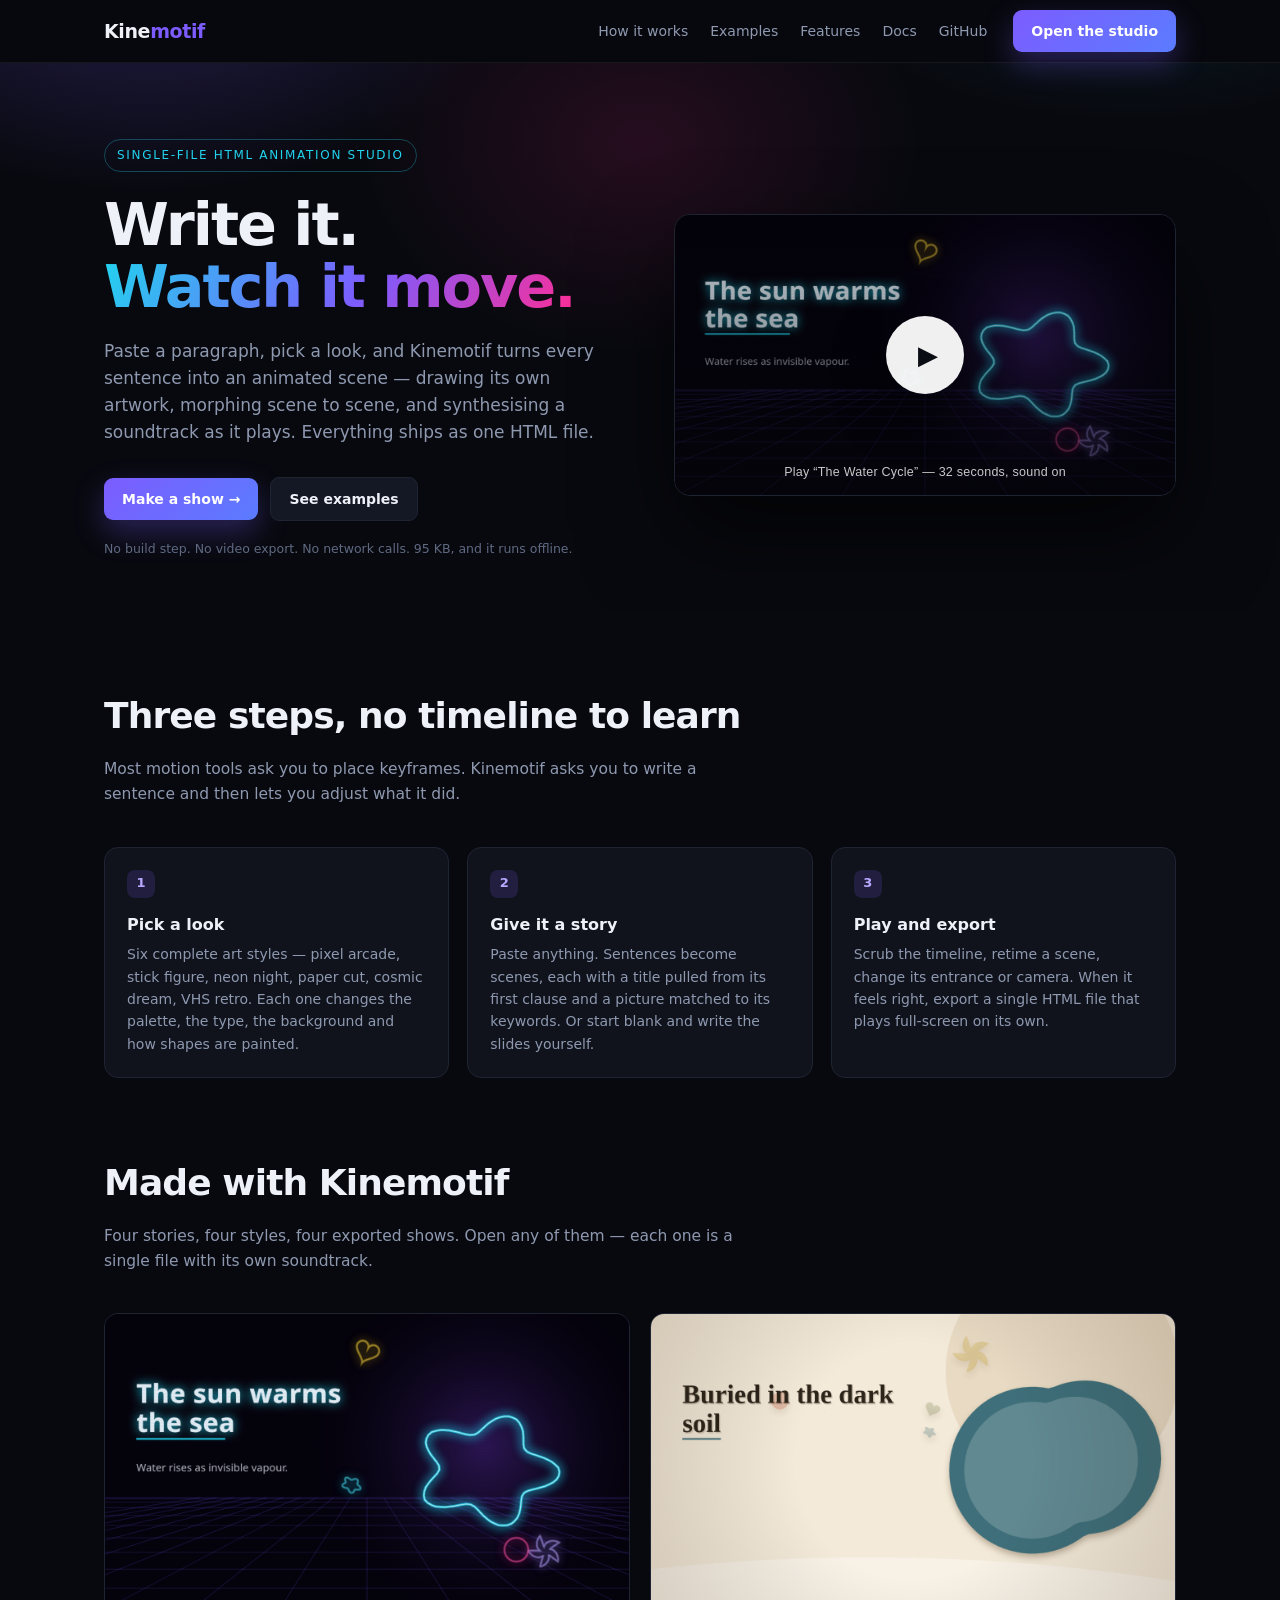
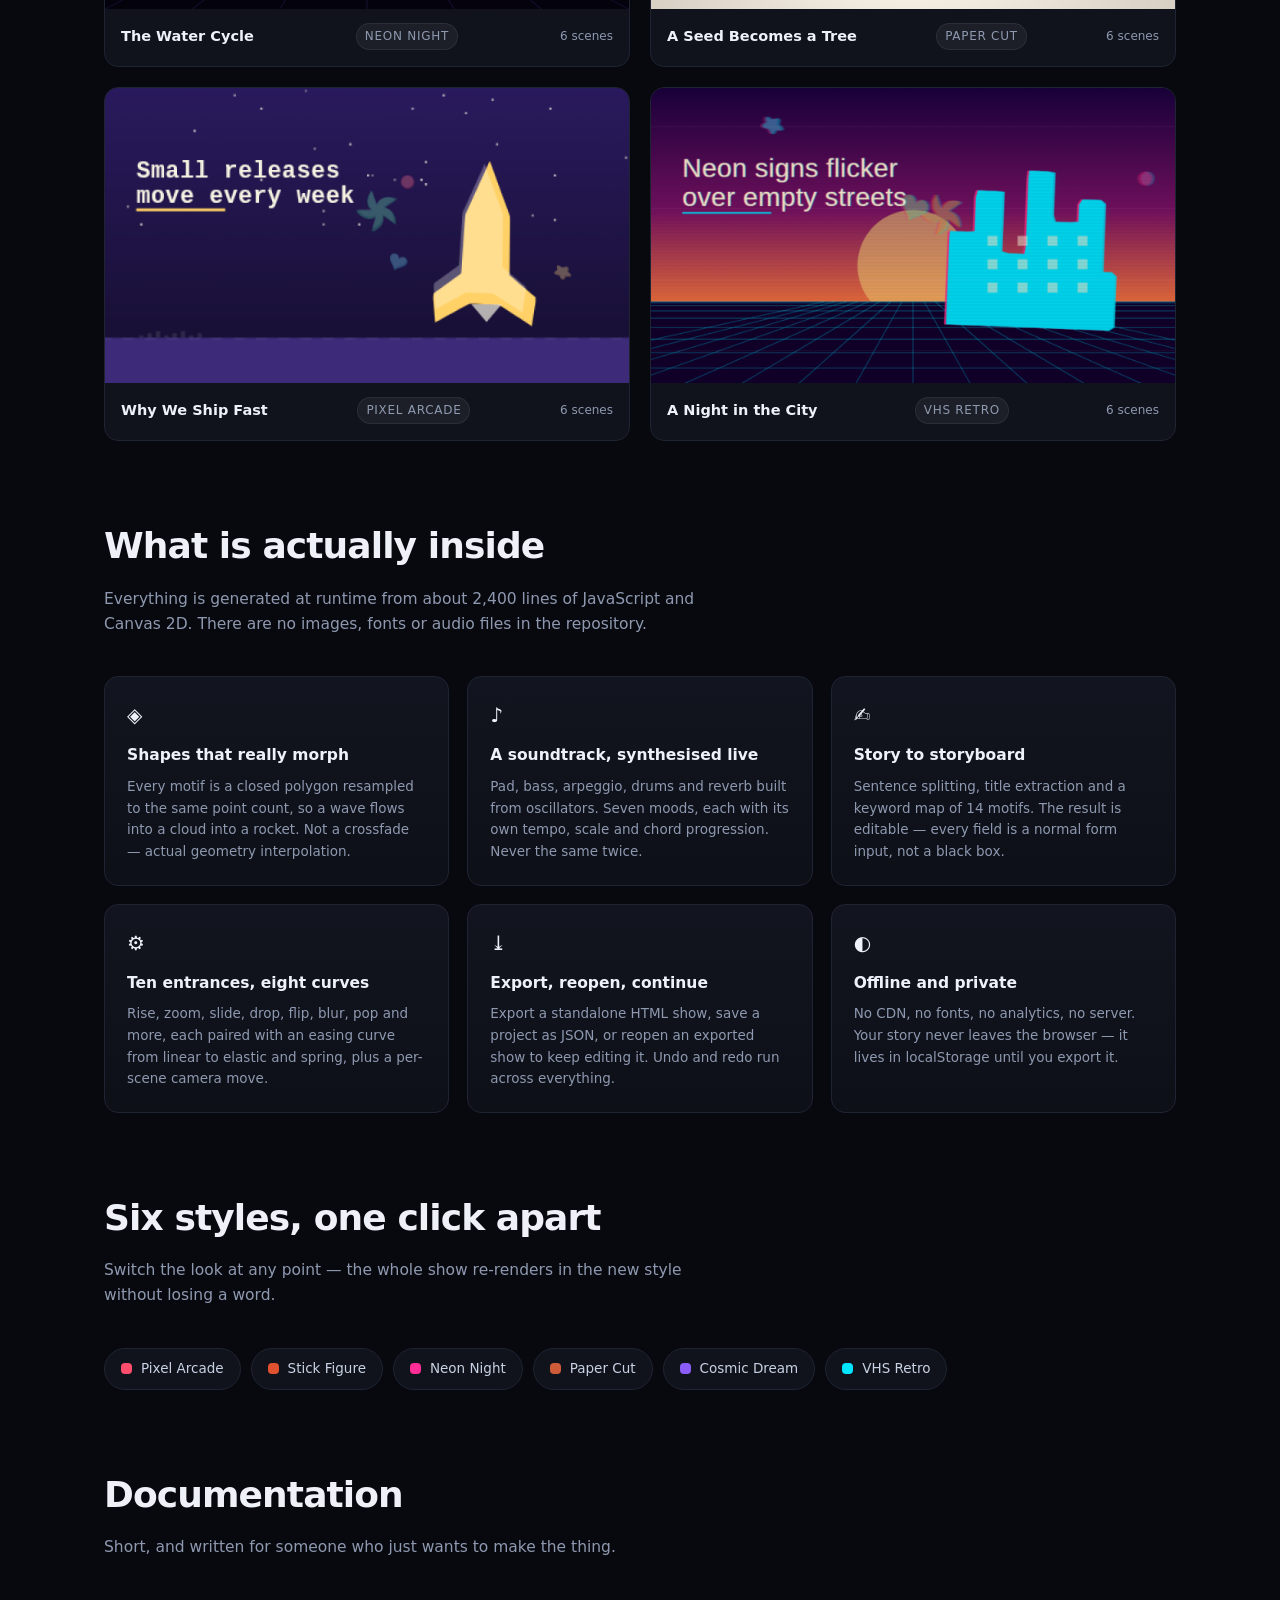
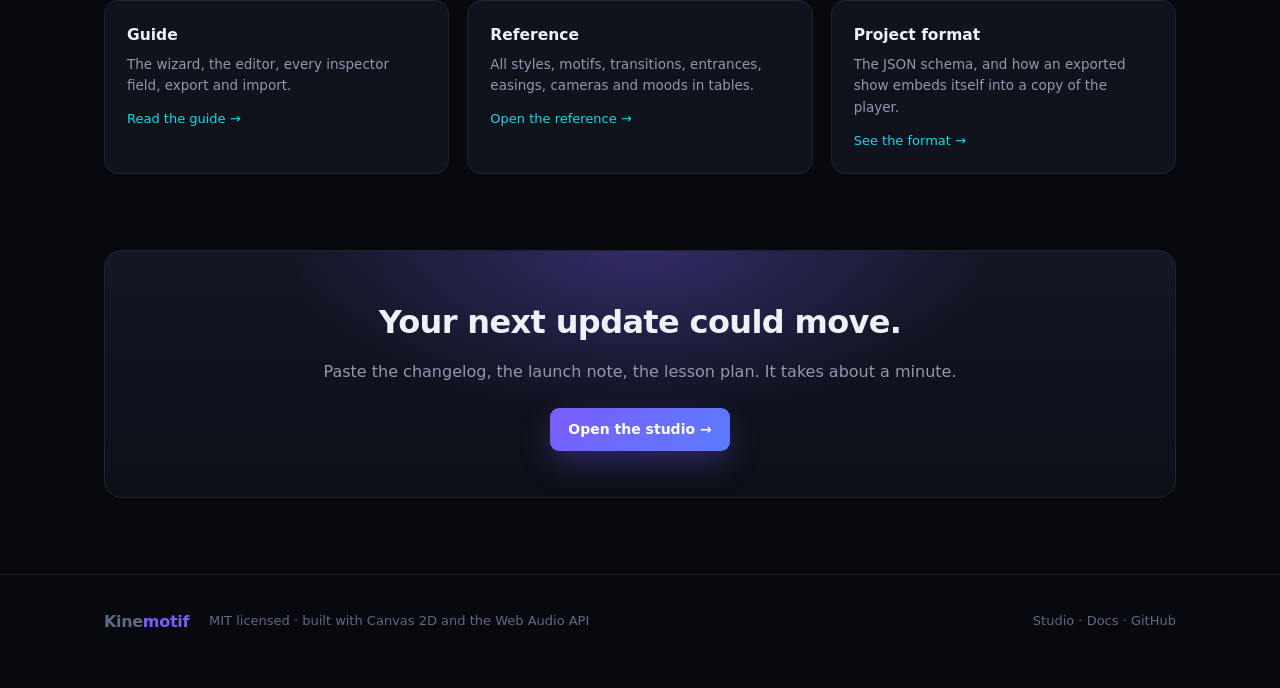
==== index.html @ b989334e "v1.1.0 — contrast-safe accents, sources, and fleet tooling Takes what is useful from the sibling rep" ====
<!DOCTYPE html>
<html lang="en">
<head>
<meta charset="utf-8">
<meta name="viewport" content="width=device-width, initial-scale=1">
<title>Kinemotif — turn a paragraph into a moving, scored presentation</title>
<meta name="description" content="Kinemotif is a single-file HTML animation studio. Paste a story, pick a look, and get a morphing, music-scored presentation that exports as one HTML file.">
<meta property="og:title" content="Kinemotif — the HTML animation studio">
<meta property="og:description" content="Paste a paragraph. Get a moving, scored presentation. One HTML file, no video, no internet.">
<meta property="og:image" content="assets/water-cycle.png">
<link rel="icon" href="favicon.svg" type="image/svg+xml">
<link rel="manifest" href="manifest.webmanifest">
<meta name="theme-color" content="#7c5cff">
<meta name="color-scheme" content="dark">
<style>
  *, *::before, *::after { box-sizing: border-box; }
  :root {
    --bg: #08090f;
    --panel: #10131c;
    --line: #1e2432;
    --ink: #eef1f8;
    --muted: #8e99b0;
    --accent: #7c5cff;
    --accent2: #22d3ee;
    --pink: #ff2d95;
  }
  html { scroll-behavior: smooth; }
  body {
    margin: 0; background: var(--bg); color: var(--ink);
    font-family: "Segoe UI", system-ui, -apple-system, sans-serif;
    -webkit-font-smoothing: antialiased; line-height: 1.6;
    overflow-x: hidden;
  }
  a { color: inherit; text-decoration: none; }
  .wrap { max-width: 1120px; margin: 0 auto; padding: 0 24px; }

  /* nav */
  nav {
    position: sticky; top: 0; z-index: 30;
    backdrop-filter: blur(14px);
    background: rgba(8, 9, 15, .72);
    border-bottom: 1px solid rgba(255, 255, 255, .06);
  }
  nav .wrap { display: flex; align-items: center; gap: 26px; height: 62px; }
  .brand { font-weight: 800; letter-spacing: -.02em; font-size: 19px; }
  .brand span { color: var(--accent); }
  nav .links { display: flex; gap: 22px; margin-left: auto; font-size: 14px; color: var(--muted); }
  nav .links a:hover { color: var(--ink); }
  .btn {
    display: inline-flex; align-items: center; gap: 8px;
    padding: 10px 18px; border-radius: 9px; font-weight: 600; font-size: 14px;
    border: 1px solid var(--line); background: #141824; color: var(--ink);
    transition: transform .15s ease, border-color .15s ease, filter .15s ease;
  }
  .btn:hover { transform: translateY(-1px); border-color: #35405a; }
  .btn.primary {
    background: linear-gradient(135deg, var(--accent), #5b7cff);
    border: 0; color: #fff; box-shadow: 0 12px 30px rgba(124, 92, 255, .3);
  }
  .btn.primary:hover { filter: brightness(1.08); }

  /* hero */
  header.hero { position: relative; padding: 76px 0 40px; overflow: hidden; }
  header.hero::before {
    content: ""; position: absolute; inset: -200px -10% auto -10%; height: 700px;
    background:
      radial-gradient(600px 400px at 18% 10%, rgba(124, 92, 255, .28), transparent 65%),
      radial-gradient(600px 400px at 82% 0%, rgba(34, 211, 238, .16), transparent 65%),
      radial-gradient(400px 300px at 50% 40%, rgba(255, 45, 149, .12), transparent 70%);
    pointer-events: none;
  }
  .hero-grid { position: relative; display: grid; grid-template-columns: 1.02fr .98fr; gap: 48px; align-items: center; }
  .eyebrow {
    display: inline-flex; align-items: center; gap: 8px;
    font-size: 12px; letter-spacing: .14em; text-transform: uppercase;
    color: var(--accent2); border: 1px solid rgba(34, 211, 238, .3);
    padding: 6px 12px; border-radius: 999px; margin-bottom: 22px;
  }
  h1 {
    font-size: clamp(38px, 4.6vw, 60px); line-height: 1.05;
    letter-spacing: -.035em; margin: 0 0 20px; font-weight: 800;
  }
  h1 em { font-style: normal; background: linear-gradient(120deg, var(--accent2), var(--accent) 55%, var(--pink)); -webkit-background-clip: text; background-clip: text; color: transparent; }
  .lede { font-size: 17px; color: var(--muted); max-width: 520px; margin: 0 0 30px; }
  .cta-row { display: flex; gap: 12px; flex-wrap: wrap; align-items: center; }
  .fineprint { font-size: 12.5px; color: #5f6a82; margin-top: 18px; }

  /* player card */
  .player {
    position: relative; border-radius: 16px; overflow: hidden;
    border: 1px solid var(--line); background: #05060a;
    box-shadow: 0 40px 90px rgba(0, 0, 0, .65), 0 0 0 1px rgba(255, 255, 255, .03) inset;
    aspect-ratio: 16 / 9;
  }
  .player img { width: 100%; height: 100%; object-fit: cover; display: block; opacity: .95; }
  .player iframe { width: 100%; height: 100%; border: 0; display: block; }
  .play-overlay {
    position: absolute; inset: 0; display: grid; place-items: center;
    background: linear-gradient(180deg, rgba(5, 6, 10, .1), rgba(5, 6, 10, .55));
    cursor: pointer; border: 0; width: 100%; padding: 0;
  }
  .play-overlay .disc {
    width: 78px; height: 78px; border-radius: 50%;
    background: rgba(255, 255, 255, .94); color: #0b0d14;
    display: grid; place-items: center; font-size: 26px; padding-left: 6px;
    box-shadow: 0 18px 50px rgba(0, 0, 0, .5);
    transition: transform .2s ease;
  }
  .play-overlay:hover .disc { transform: scale(1.06); }
  .play-overlay .cap {
    position: absolute; bottom: 16px; left: 0; right: 0; text-align: center;
    font-size: 12.5px; color: rgba(255, 255, 255, .78); letter-spacing: .02em;
  }

  /* sections */
  section { padding: 76px 0; }
  .sec-head { max-width: 640px; margin-bottom: 40px; }
  .sec-head h2 { font-size: clamp(26px, 3vw, 36px); letter-spacing: -.025em; margin: 0 0 12px; }
  .sec-head p { color: var(--muted); margin: 0; font-size: 15.5px; }

  .steps { display: grid; grid-template-columns: repeat(3, 1fr); gap: 18px; }
  .step {
    background: var(--panel); border: 1px solid var(--line); border-radius: 14px; padding: 22px;
  }
  .step .n {
    width: 28px; height: 28px; border-radius: 8px; display: grid; place-items: center;
    background: rgba(124, 92, 255, .16); color: #b9a8ff; font-weight: 700; font-size: 13px; margin-bottom: 14px;
  }
  .step h3 { margin: 0 0 6px; font-size: 16px; }
  .step p { margin: 0; color: var(--muted); font-size: 14px; }

  .features { display: grid; grid-template-columns: repeat(3, 1fr); gap: 18px; }
  .feature {
    background: linear-gradient(180deg, #12151f, #0d1017);
    border: 1px solid var(--line); border-radius: 14px; padding: 22px;
    transition: border-color .15s ease, transform .15s ease;
  }
  .feature:hover { border-color: #333d55; transform: translateY(-2px); }
  .feature .ic { font-size: 20px; margin-bottom: 12px; }
  .feature h3 { margin: 0 0 8px; font-size: 15.5px; }
  .feature p { margin: 0; color: var(--muted); font-size: 13.5px; }

  /* gallery */
  .gallery { display: grid; grid-template-columns: repeat(2, 1fr); gap: 20px; }
  .card {
    display: block; border-radius: 14px; overflow: hidden;
    border: 1px solid var(--line); background: var(--panel);
    transition: transform .18s ease, border-color .18s ease;
  }
  .card:hover { transform: translateY(-3px); border-color: #38435c; }
  .card img { width: 100%; aspect-ratio: 16/9; object-fit: cover; display: block; }
  .card .meta { padding: 14px 16px 16px; display: flex; align-items: center; gap: 10px; }
  .card .meta b { font-size: 14.5px; font-weight: 600; }
  .card .meta span { margin-left: auto; font-size: 12px; color: var(--muted); }
  .tag {
    font-size: 11px; letter-spacing: .06em; text-transform: uppercase;
    color: #9fb0cc; background: rgba(255, 255, 255, .05);
    border: 1px solid rgba(255, 255, 255, .07); padding: 3px 8px; border-radius: 999px;
  }

  /* styles strip */
  .styles { display: flex; flex-wrap: wrap; gap: 10px; }
  .style-pill {
    display: flex; align-items: center; gap: 9px; font-size: 13.5px; color: #c9d2e4;
    background: var(--panel); border: 1px solid var(--line);
    border-radius: 999px; padding: 9px 16px;
  }
  .style-pill i { width: 11px; height: 11px; border-radius: 4px; display: block; }

  /* docs */
  .docs { display: grid; grid-template-columns: repeat(3, 1fr); gap: 18px; }
  .doc {
    display: block; padding: 22px; border-radius: 14px;
    background: var(--panel); border: 1px solid var(--line);
  }
  .doc:hover { border-color: #38435c; }
  .doc h3 { margin: 0 0 6px; font-size: 15.5px; }
  .doc p { margin: 0; color: var(--muted); font-size: 13.5px; }
  .doc .arrow { color: var(--accent2); font-size: 13px; margin-top: 12px; display: block; }

  /* cta band */
  .band {
    border-radius: 18px; padding: 46px 40px; text-align: center;
    background:
      radial-gradient(500px 240px at 50% 0%, rgba(124, 92, 255, .3), transparent 70%),
      linear-gradient(180deg, #131726, #0c0f16);
    border: 1px solid var(--line);
  }
  .band h2 { margin: 0 0 10px; font-size: clamp(24px, 3vw, 32px); letter-spacing: -.02em; }
  .band p { color: var(--muted); margin: 0 0 24px; }

  footer {
    border-top: 1px solid rgba(255, 255, 255, .06); padding: 34px 0 54px;
    color: #5f6a82; font-size: 13px;
  }
  footer .wrap { display: flex; gap: 20px; flex-wrap: wrap; align-items: center; }
  footer a:hover { color: var(--ink); }

  @media (max-width: 900px) {
    .hero-grid, .steps, .features, .gallery, .docs { grid-template-columns: 1fr; }
    nav .links { display: none; }
    .hero-grid { gap: 32px; }
  }
</style>
</head>
<body>

<nav>
  <div class="wrap">
    <div class="brand">Kine<span>motif</span></div>
    <div class="links">
      <a href="#how">How it works</a>
      <a href="#examples">Examples</a>
      <a href="#features">Features</a>
      <a href="docs/guide.md">Docs</a>
      <a href="https://github.com/drsamonline/kinemotif">GitHub</a>
    </div>
    <a class="btn primary" href="studio/kinemotif.html">Open the studio</a>
  </div>
</nav>

<header class="hero">
  <div class="wrap hero-grid">
    <div>
      <div class="eyebrow">Single-file HTML animation studio</div>
      <h1>Write it.<br><em>Watch it move.</em></h1>
      <p class="lede">
        Paste a paragraph, pick a look, and Kinemotif turns every sentence into an animated
        scene — drawing its own artwork, morphing scene to scene, and synthesising a soundtrack
        as it plays. Everything ships as one HTML file.
      </p>
      <div class="cta-row">
        <a class="btn primary" href="studio/kinemotif.html">Make a show →</a>
        <a class="btn" href="#examples">See examples</a>
      </div>
      <p class="fineprint">No build step. No video export. No network calls. 95 KB, and it runs offline.</p>
    </div>

    <div class="player" id="player">
      <img src="assets/water-cycle.png" alt="A Kinemotif scene: The sun warms the sea, neon style">
      <button class="play-overlay" id="playBtn" aria-label="Play the demo show">
        <span class="disc">▶</span>
        <span class="cap">Play “The Water Cycle” — 32 seconds, sound on</span>
      </button>
    </div>
  </div>
</header>

<section id="how">
  <div class="wrap">
    <div class="sec-head">
      <h2>Three steps, no timeline to learn</h2>
      <p>Most motion tools ask you to place keyframes. Kinemotif asks you to write a sentence and then lets you adjust what it did.</p>
    </div>
    <div class="steps">
      <div class="step">
        <div class="n">1</div>
        <h3>Pick a look</h3>
        <p>Six complete art styles — pixel arcade, stick figure, neon night, paper cut, cosmic dream, VHS retro. Each one changes the palette, the type, the background and how shapes are painted.</p>
      </div>
      <div class="step">
        <div class="n">2</div>
        <h3>Give it a story</h3>
        <p>Paste anything. Sentences become scenes, each with a title pulled from its first clause and a picture matched to its keywords. Or start blank and write the slides yourself.</p>
      </div>
      <div class="step">
        <div class="n">3</div>
        <h3>Play and export</h3>
        <p>Scrub the timeline, retime a scene, change its entrance or camera. When it feels right, export a single HTML file that plays full-screen on its own.</p>
      </div>
    </div>
  </div>
</section>

<section id="examples" style="padding-top:0">
  <div class="wrap">
    <div class="sec-head">
      <h2>Made with Kinemotif</h2>
      <p>Four stories, four styles, four exported shows. Open any of them — each one is a single file with its own soundtrack.</p>
    </div>
    <div class="gallery">
      <a class="card" href="examples/water-cycle.html">
        <img src="assets/water-cycle.png" alt="The Water Cycle, neon style">
        <div class="meta"><b>The Water Cycle</b><span class="tag">Neon Night</span><span>6 scenes</span></div>
      </a>
      <a class="card" href="examples/seed-to-tree.html">
        <img src="assets/seed-to-tree.png" alt="A Seed Becomes a Tree, paper cut style">
        <div class="meta"><b>A Seed Becomes a Tree</b><span class="tag">Paper Cut</span><span>6 scenes</span></div>
      </a>
      <a class="card" href="examples/ship-fast.html">
        <img src="assets/ship-fast.png" alt="Why We Ship Fast, pixel style">
        <div class="meta"><b>Why We Ship Fast</b><span class="tag">Pixel Arcade</span><span>6 scenes</span></div>
      </a>
      <a class="card" href="examples/night-city.html">
        <img src="assets/night-city.png" alt="A Night in the City, VHS style">
        <div class="meta"><b>A Night in the City</b><span class="tag">VHS Retro</span><span>6 scenes</span></div>
      </a>
    </div>
  </div>
</section>

<section id="features" style="padding-top:0">
  <div class="wrap">
    <div class="sec-head">
      <h2>What is actually inside</h2>
      <p>Everything is generated at runtime from about 2,400 lines of JavaScript and Canvas 2D. There are no images, fonts or audio files in the repository.</p>
    </div>
    <div class="features">
      <div class="feature">
        <div class="ic">◈</div>
        <h3>Shapes that really morph</h3>
        <p>Every motif is a closed polygon resampled to the same point count, so a wave flows into a cloud into a rocket. Not a crossfade — actual geometry interpolation.</p>
      </div>
      <div class="feature">
        <div class="ic">♪</div>
        <h3>A soundtrack, synthesised live</h3>
        <p>Pad, bass, arpeggio, drums and reverb built from oscillators. Seven moods, each with its own tempo, scale and chord progression. Never the same twice.</p>
      </div>
      <div class="feature">
        <div class="ic">✍</div>
        <h3>Story to storyboard</h3>
        <p>Sentence splitting, title extraction and a keyword map of 14 motifs. The result is editable — every field is a normal form input, not a black box.</p>
      </div>
      <div class="feature">
        <div class="ic">⚙</div>
        <h3>Ten entrances, eight curves</h3>
        <p>Rise, zoom, slide, drop, flip, blur, pop and more, each paired with an easing curve from linear to elastic and spring, plus a per-scene camera move.</p>
      </div>
      <div class="feature">
        <div class="ic">⤓</div>
        <h3>Export, reopen, continue</h3>
        <p>Export a standalone HTML show, save a project as JSON, or reopen an exported show to keep editing it. Undo and redo run across everything.</p>
      </div>
      <div class="feature">
        <div class="ic">◐</div>
        <h3>Offline and private</h3>
        <p>No CDN, no fonts, no analytics, no server. Your story never leaves the browser — it lives in localStorage until you export it.</p>
      </div>
    </div>
  </div>
</section>

<section style="padding-top:0">
  <div class="wrap">
    <div class="sec-head">
      <h2>Six styles, one click apart</h2>
      <p>Switch the look at any point — the whole show re-renders in the new style without losing a word.</p>
    </div>
    <div class="styles">
      <div class="style-pill"><i style="background:#ff4d6d"></i>Pixel Arcade</div>
      <div class="style-pill"><i style="background:#e0512f"></i>Stick Figure</div>
      <div class="style-pill"><i style="background:#ff2d95"></i>Neon Night</div>
      <div class="style-pill"><i style="background:#cf5c39"></i>Paper Cut</div>
      <div class="style-pill"><i style="background:#8b5cf6"></i>Cosmic Dream</div>
      <div class="style-pill"><i style="background:#00e5ff"></i>VHS Retro</div>
    </div>
  </div>
</section>

<section id="docs" style="padding-top:0">
  <div class="wrap">
    <div class="sec-head">
      <h2>Documentation</h2>
      <p>Short, and written for someone who just wants to make the thing.</p>
    </div>
    <div class="docs">
      <a class="doc" href="docs/guide.md">
        <h3>Guide</h3>
        <p>The wizard, the editor, every inspector field, export and import.</p>
        <span class="arrow">Read the guide →</span>
      </a>
      <a class="doc" href="docs/reference.md">
        <h3>Reference</h3>
        <p>All styles, motifs, transitions, entrances, easings, cameras and moods in tables.</p>
        <span class="arrow">Open the reference →</span>
      </a>
      <a class="doc" href="docs/project-format.md">
        <h3>Project format</h3>
        <p>The JSON schema, and how an exported show embeds itself into a copy of the player.</p>
        <span class="arrow">See the format →</span>
      </a>
    </div>
  </div>
</section>

<section style="padding-top:0">
  <div class="wrap">
    <div class="band">
      <h2>Your next update could move.</h2>
      <p>Paste the changelog, the launch note, the lesson plan. It takes about a minute.</p>
      <a class="btn primary" href="studio/kinemotif.html">Open the studio →</a>
    </div>
  </div>
</section>

<footer>
  <div class="wrap">
    <div class="brand" style="font-size:16px">Kine<span>motif</span></div>
    <span>MIT licensed · built with Canvas 2D and the Web Audio API</span>
    <span style="margin-left:auto">
      <a href="studio/kinemotif.html">Studio</a> ·
      <a href="docs/guide.md">Docs</a> ·
      <a href="https://github.com/drsamonline/kinemotif">GitHub</a>
    </span>
  </div>
</footer>

<script>
  (function () {
    var btn = document.getElementById('playBtn');
    var player = document.getElementById('player');
    if (!btn) return;
    btn.addEventListener('click', function () {
      var f = document.createElement('iframe');
      f.src = 'examples/water-cycle.html';
      f.allow = 'autoplay; fullscreen';
      f.title = 'The Water Cycle — a Kinemotif show';
      player.innerHTML = '';
      player.appendChild(f);
      setTimeout(function () {
        try { f.contentWindow.postMessage('play', '*'); } catch (e) { }
      }, 400);
    });
  })();
</script>
</body>
</html>
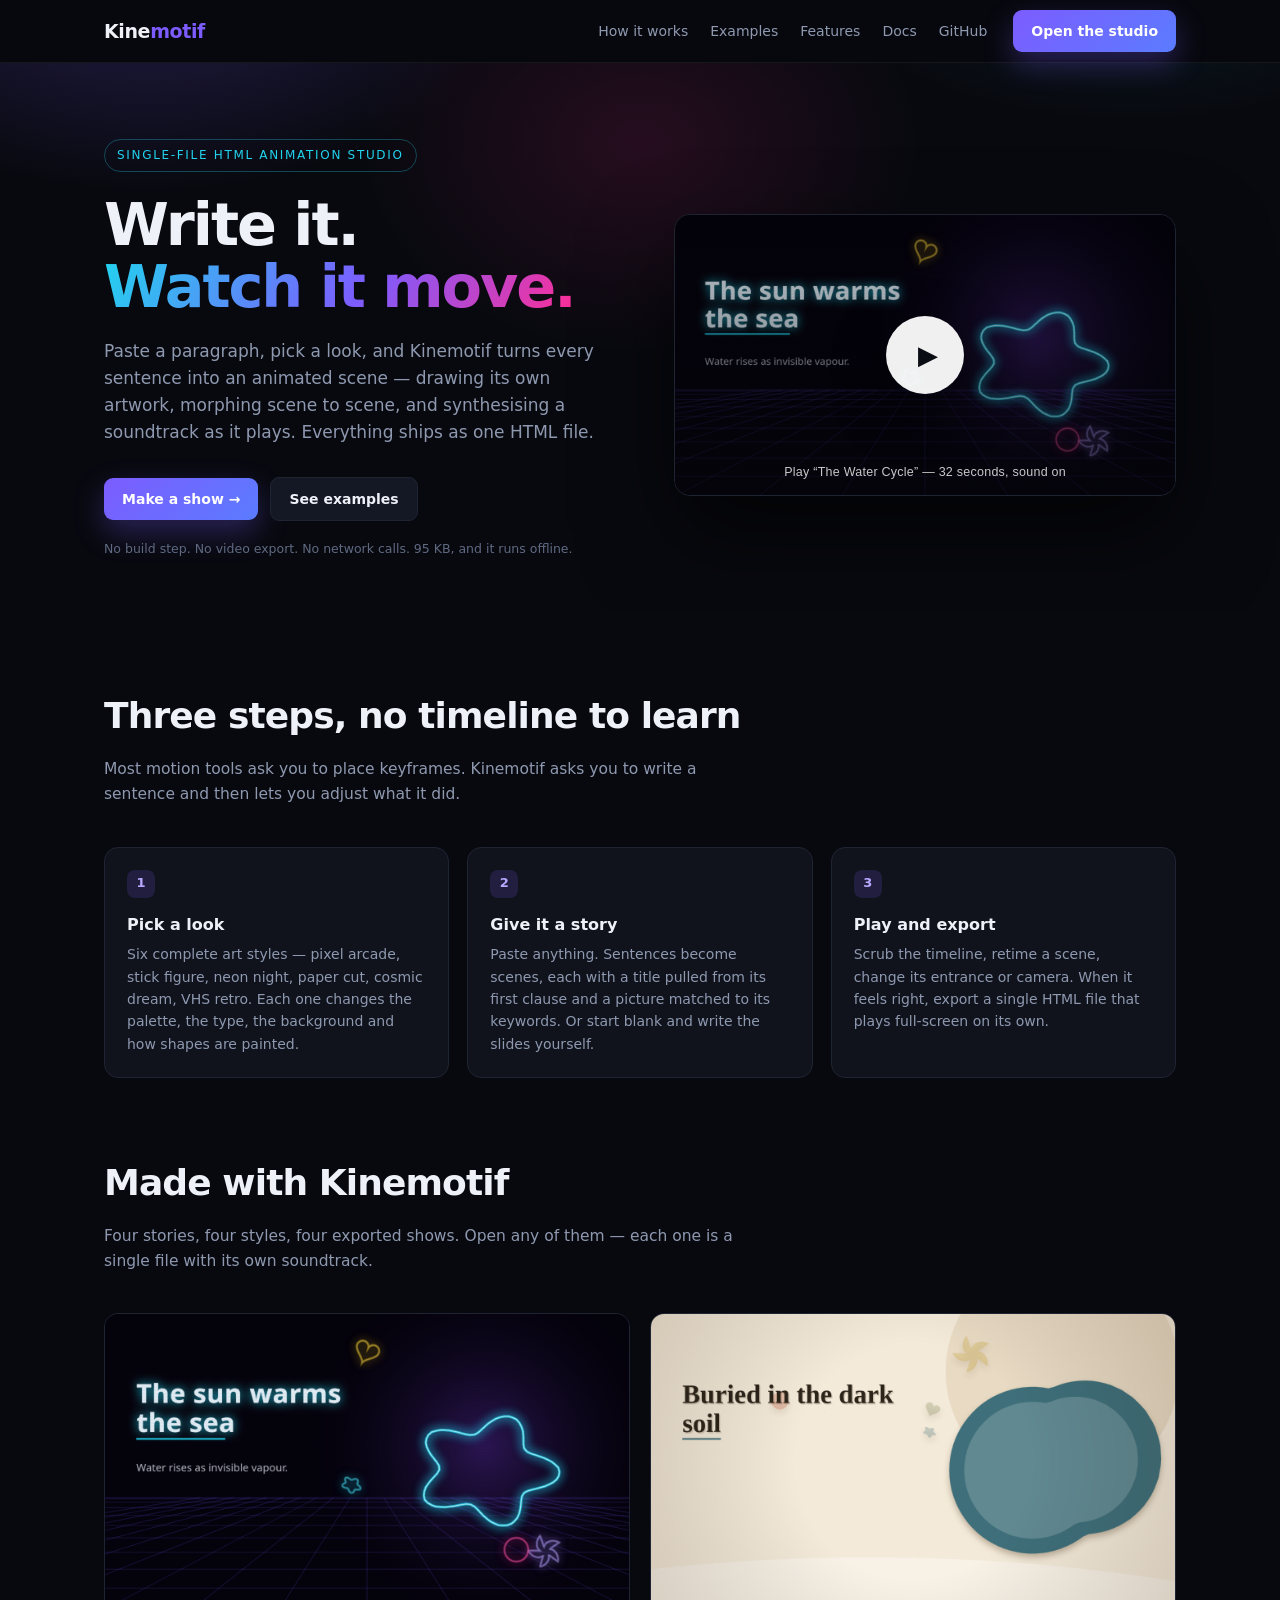
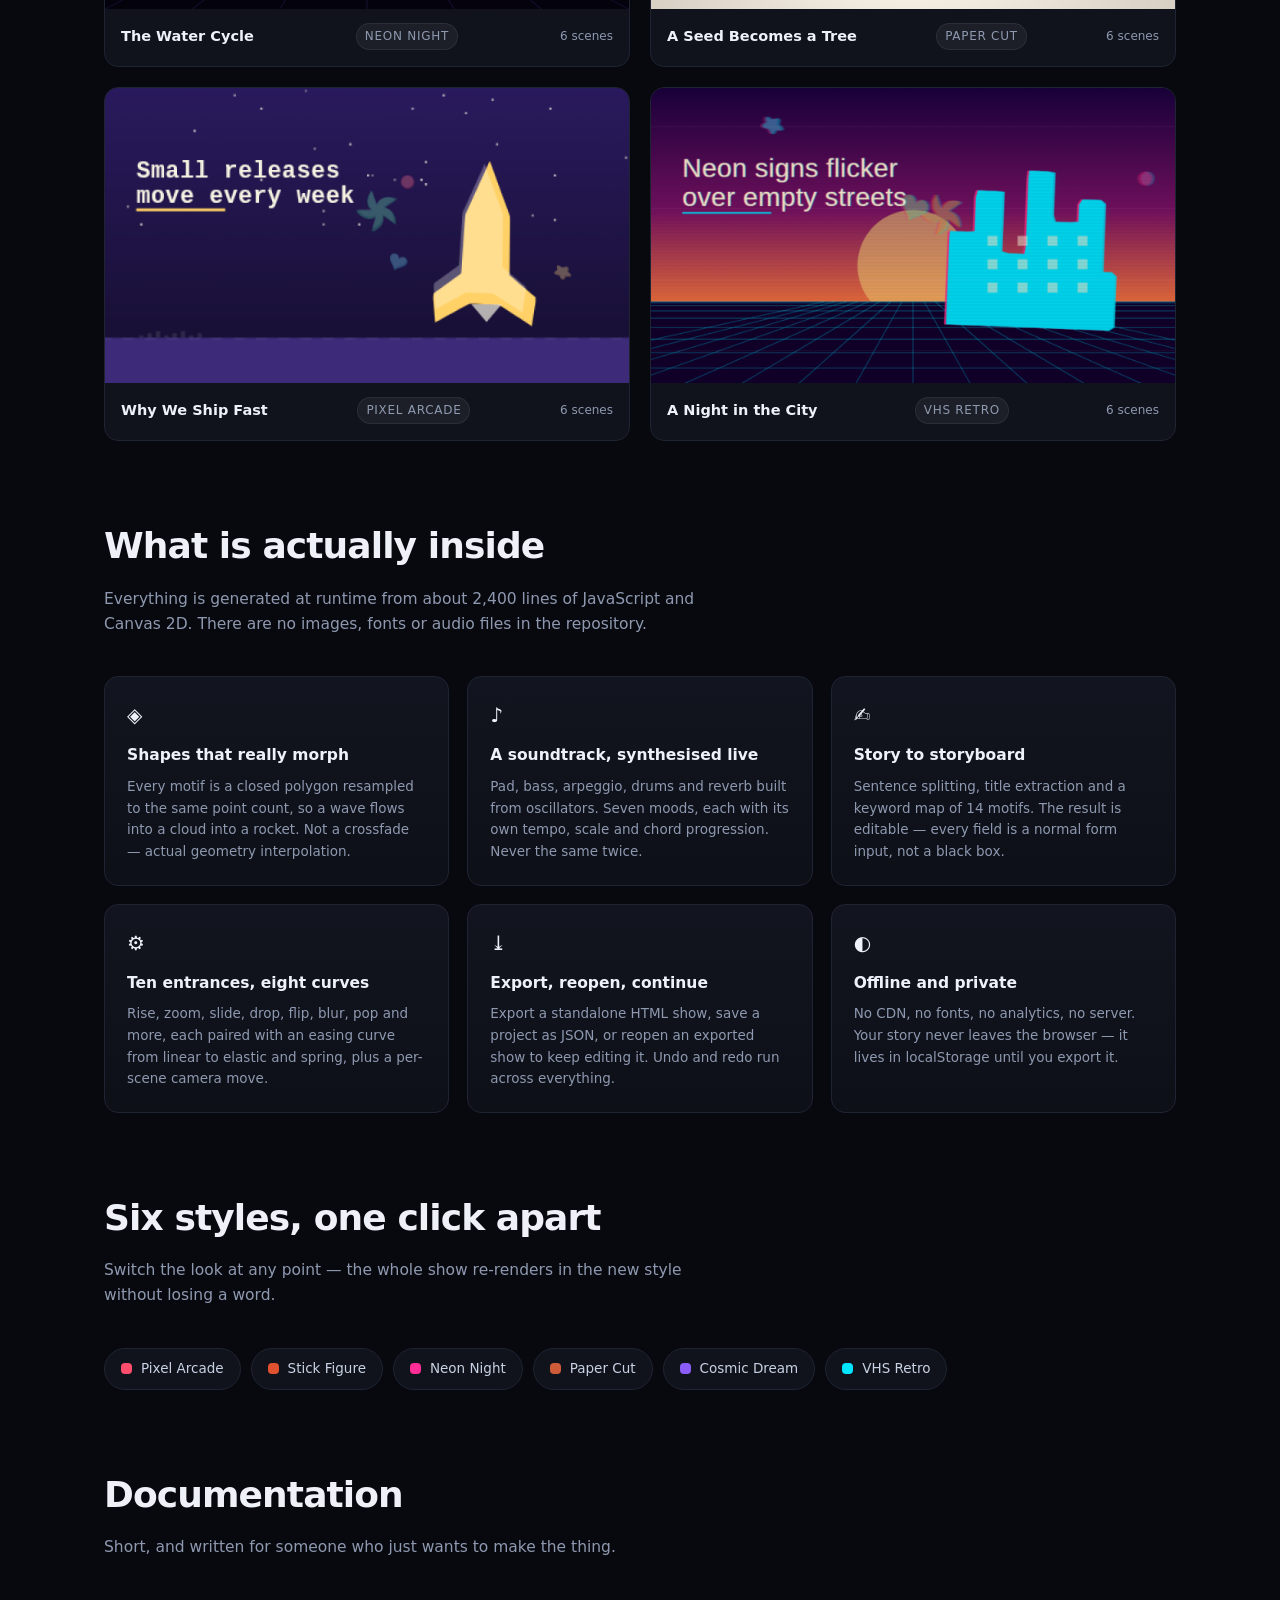
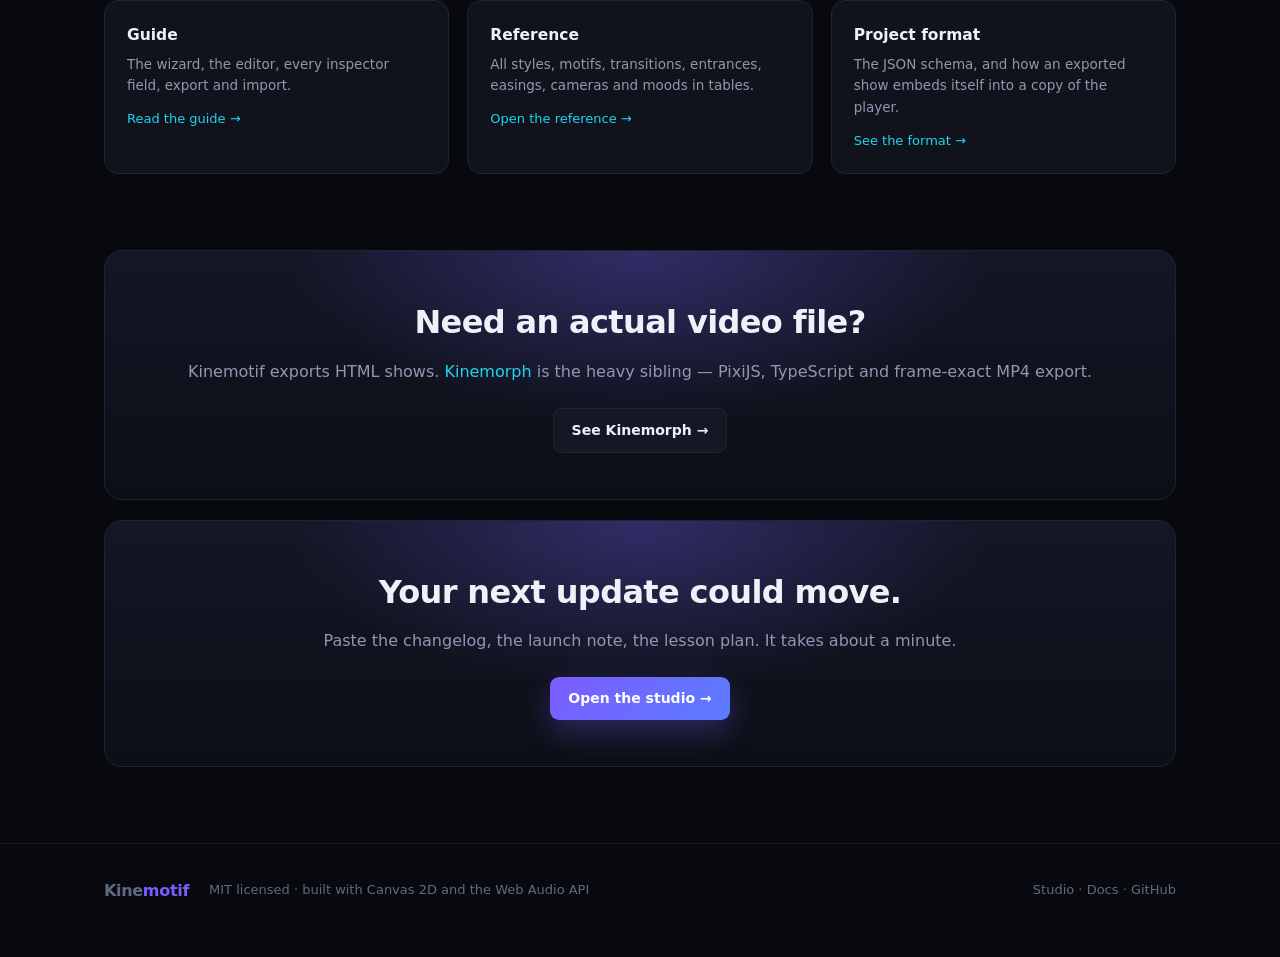
==== commit 5f3dec35: "Link to Kinemorph, the video-export sibling" ====
--- a/index.html
+++ b/index.html
@@ -385,6 +385,11 @@
 
 <section style="padding-top:0">
   <div class="wrap">
+    <div class="band" style="margin-bottom:20px">
+      <h2>Need an actual video file?</h2>
+      <p>Kinemotif exports HTML shows. <a href="https://github.com/drsamonline/kinemorph" style="color:var(--accent2)">Kinemorph</a> is the heavy sibling — PixiJS, TypeScript and frame-exact MP4 export.</p>
+      <a class="btn" href="https://github.com/drsamonline/kinemorph">See Kinemorph →</a>
+    </div>
     <div class="band">
       <h2>Your next update could move.</h2>
       <p>Paste the changelog, the launch note, the lesson plan. It takes about a minute.</p>
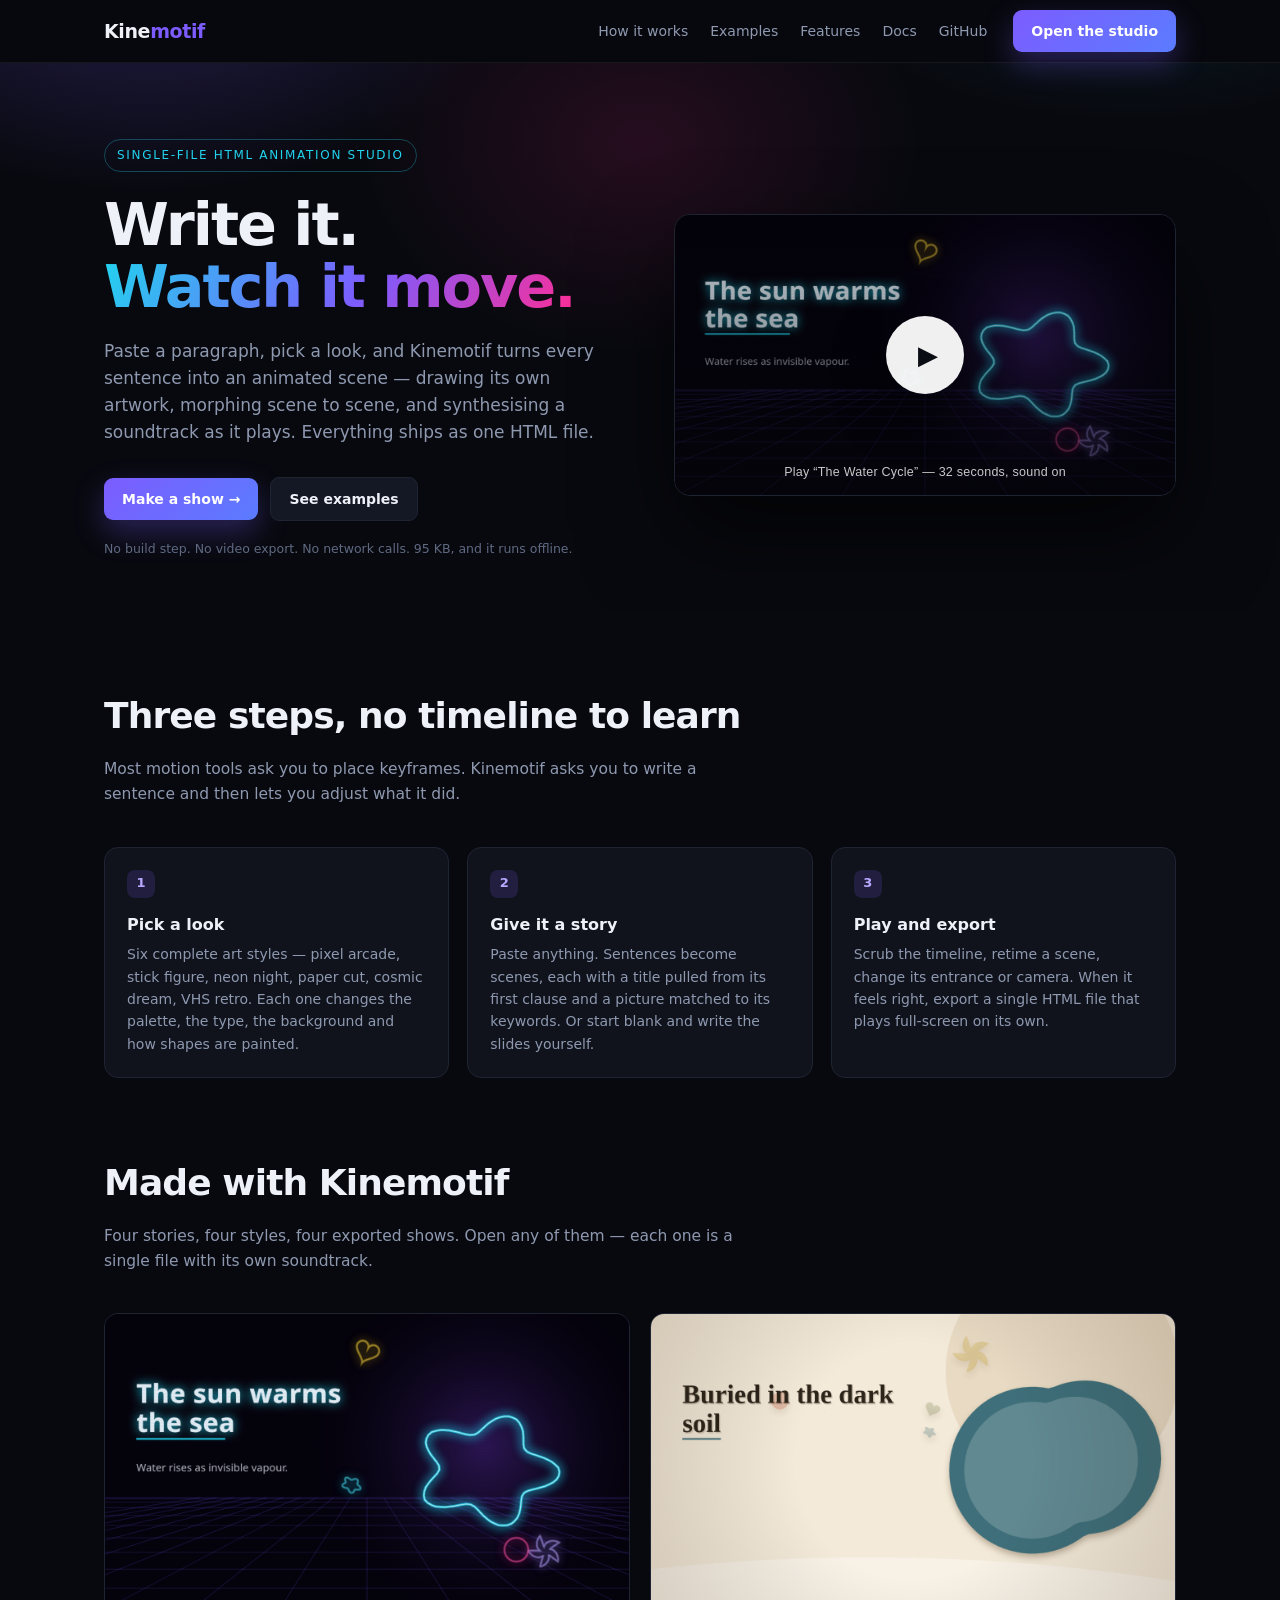
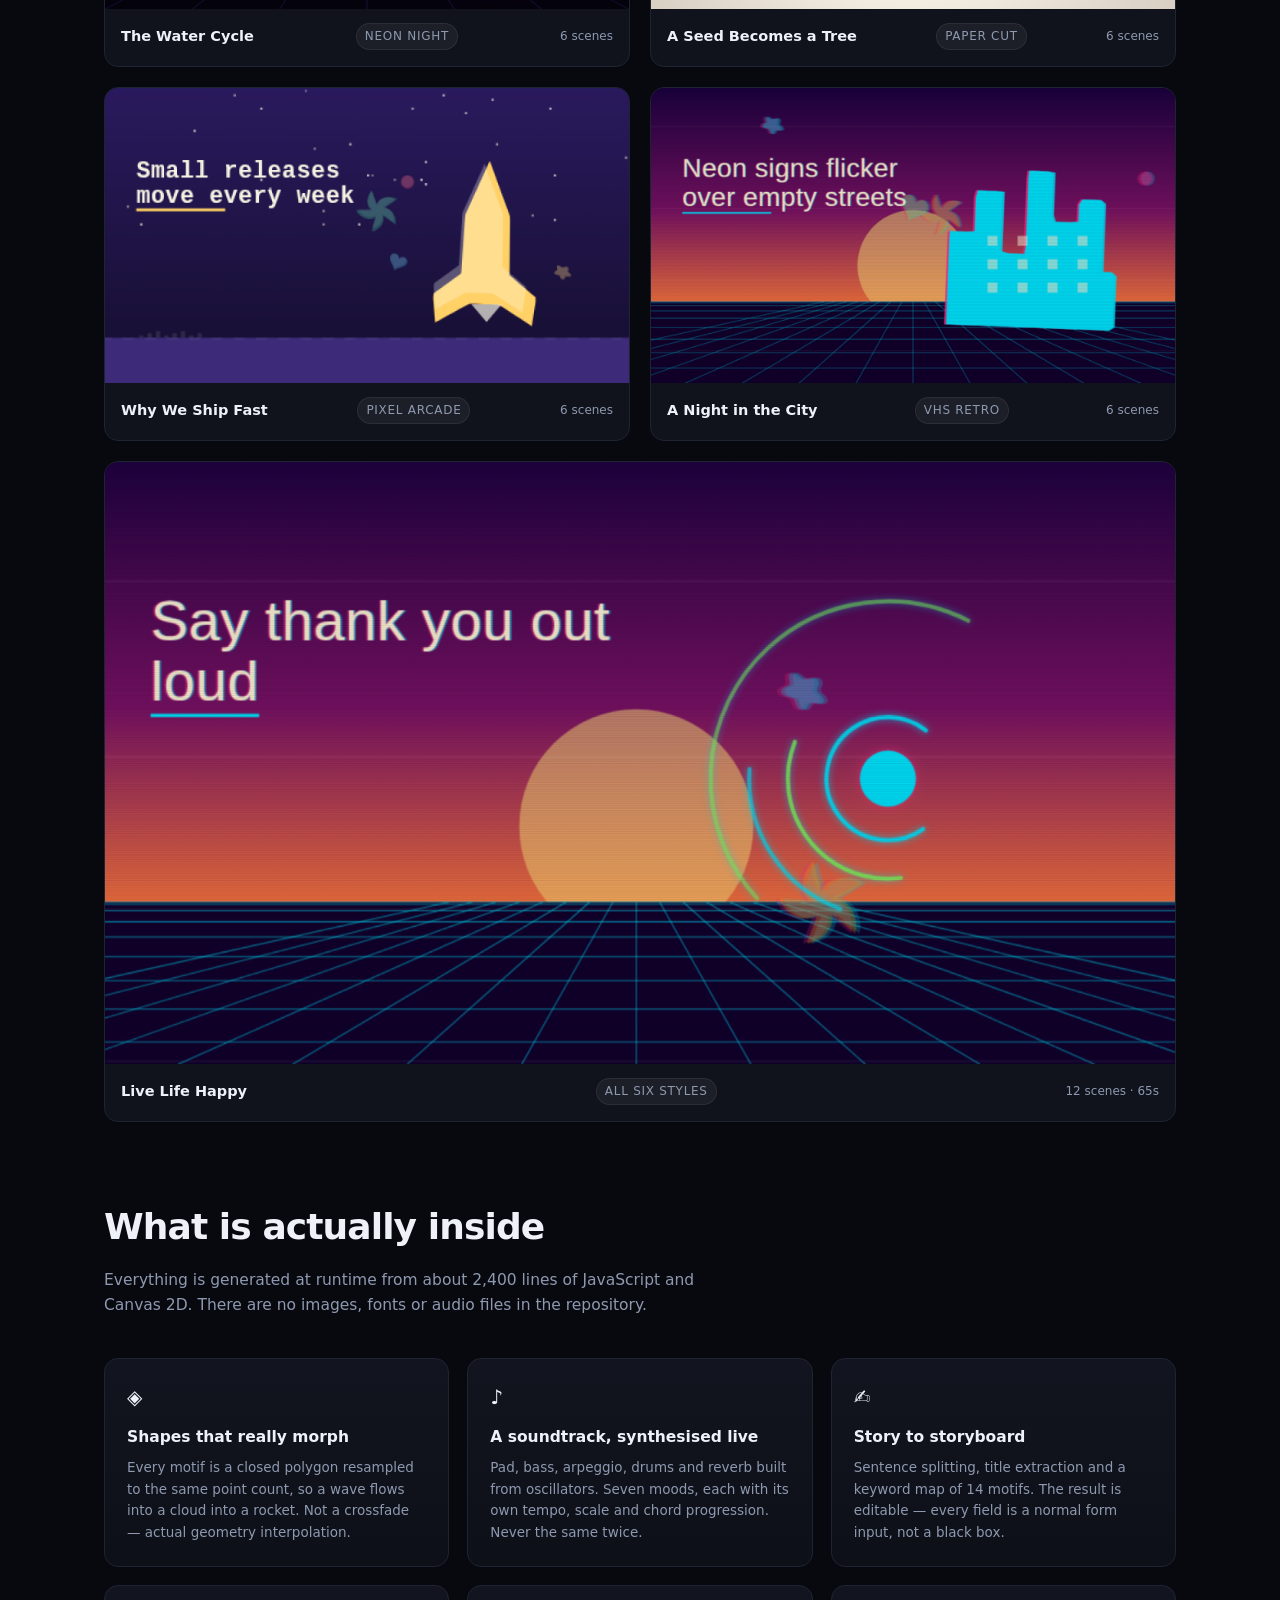
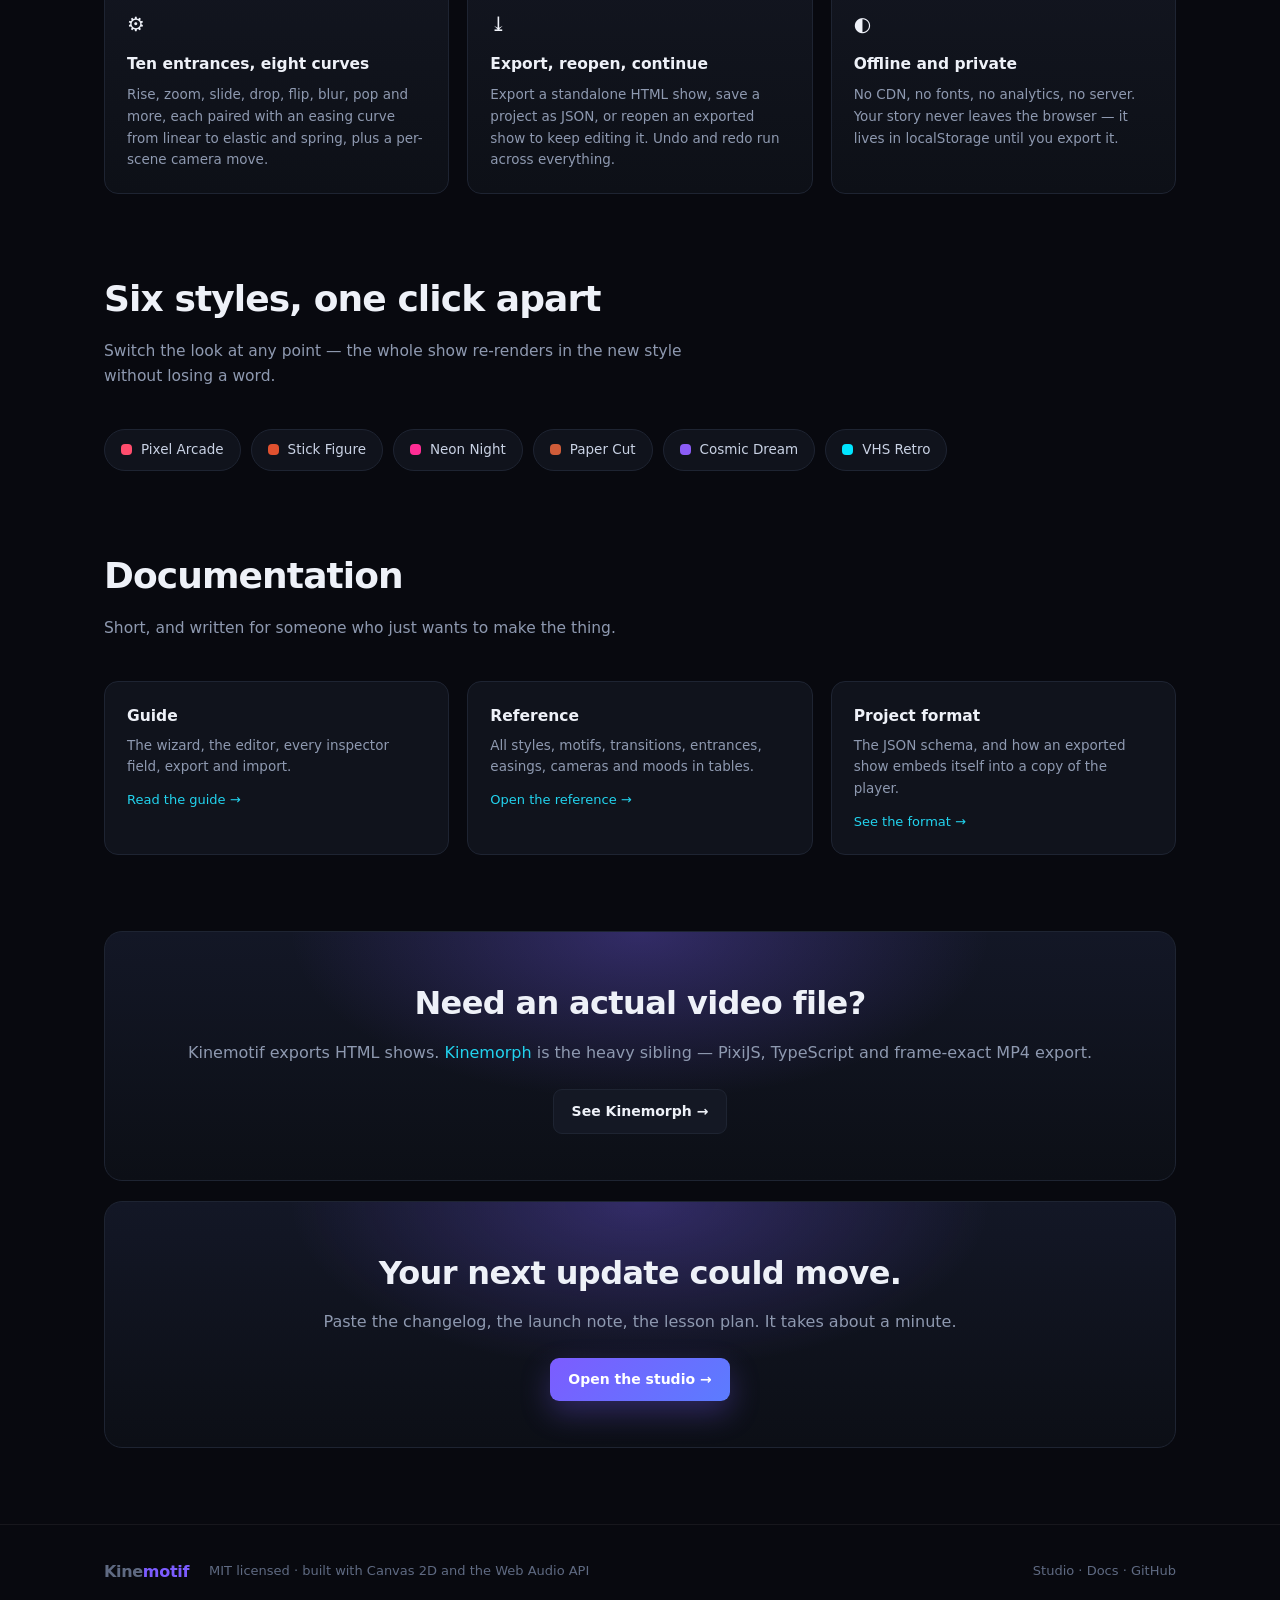
==== commit 8566ffdc: "v1.2.0 — per-scene styles, seven diagrams, seven text effects Every show used to look like the last " ====
--- a/index.html
+++ b/index.html
@@ -295,6 +295,10 @@
         <img src="assets/night-city.png" alt="A Night in the City, VHS style">
         <div class="meta"><b>A Night in the City</b><span class="tag">VHS Retro</span><span>6 scenes</span></div>
       </a>
+      <a class="card" href="examples/six-styles.html" style="grid-column: 1 / -1">
+        <img src="assets/six-styles.png" alt="Live Life Happy, using all six styles">
+        <div class="meta"><b>Live Life Happy</b><span class="tag">All six styles</span><span>12 scenes · 65s</span></div>
+      </a>
     </div>
   </div>
 </section>
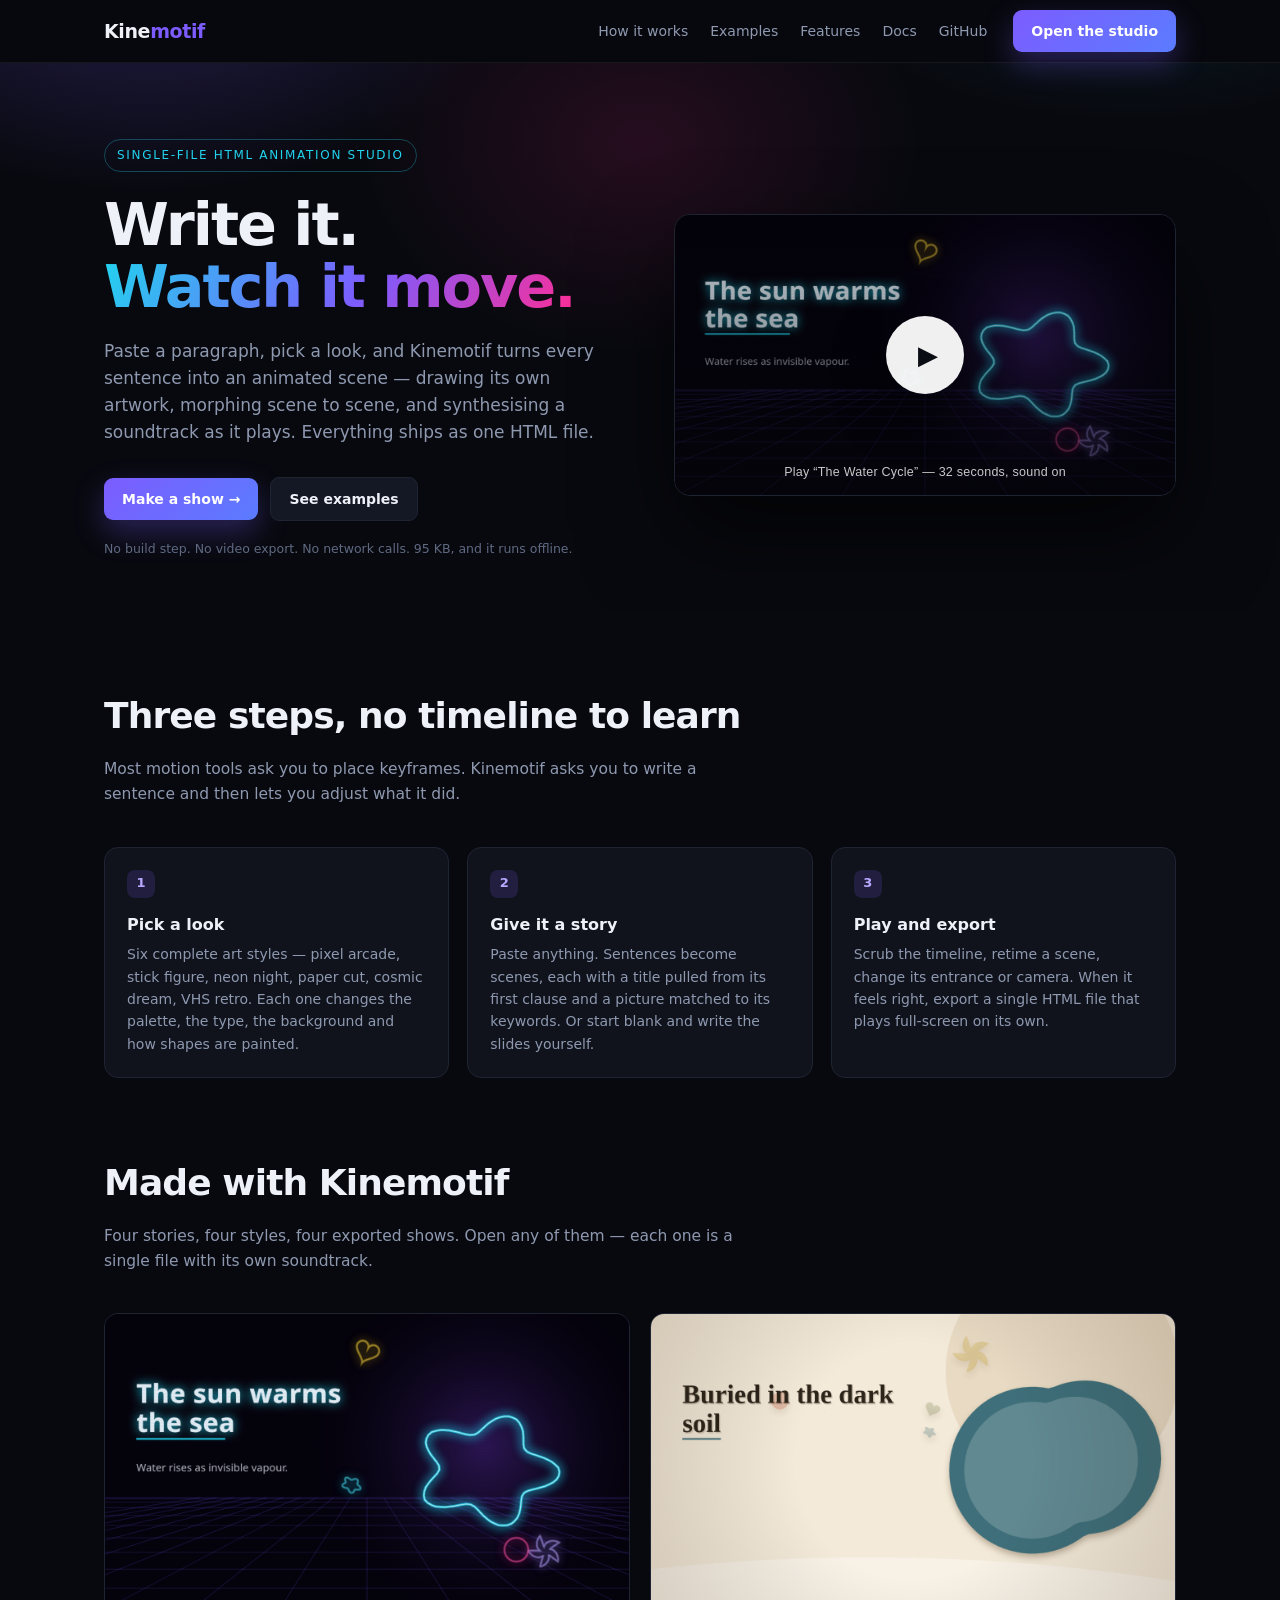
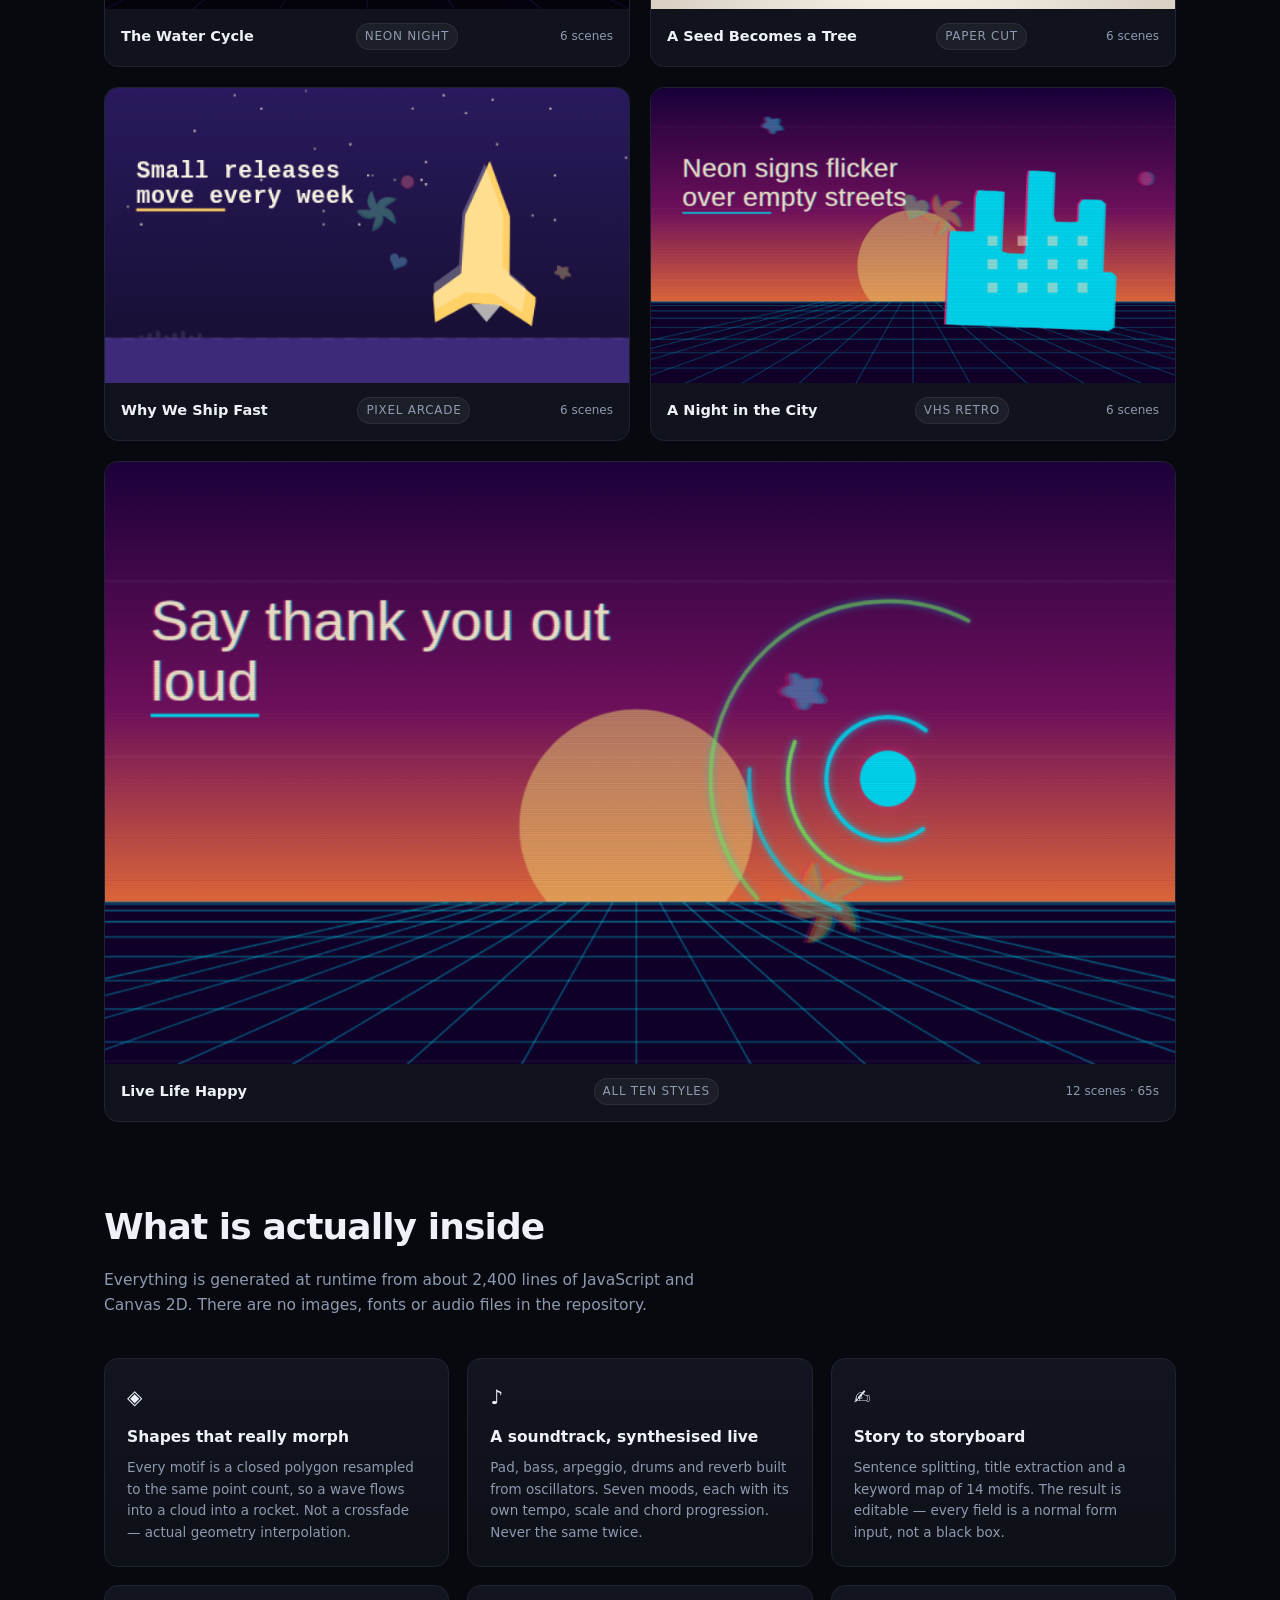
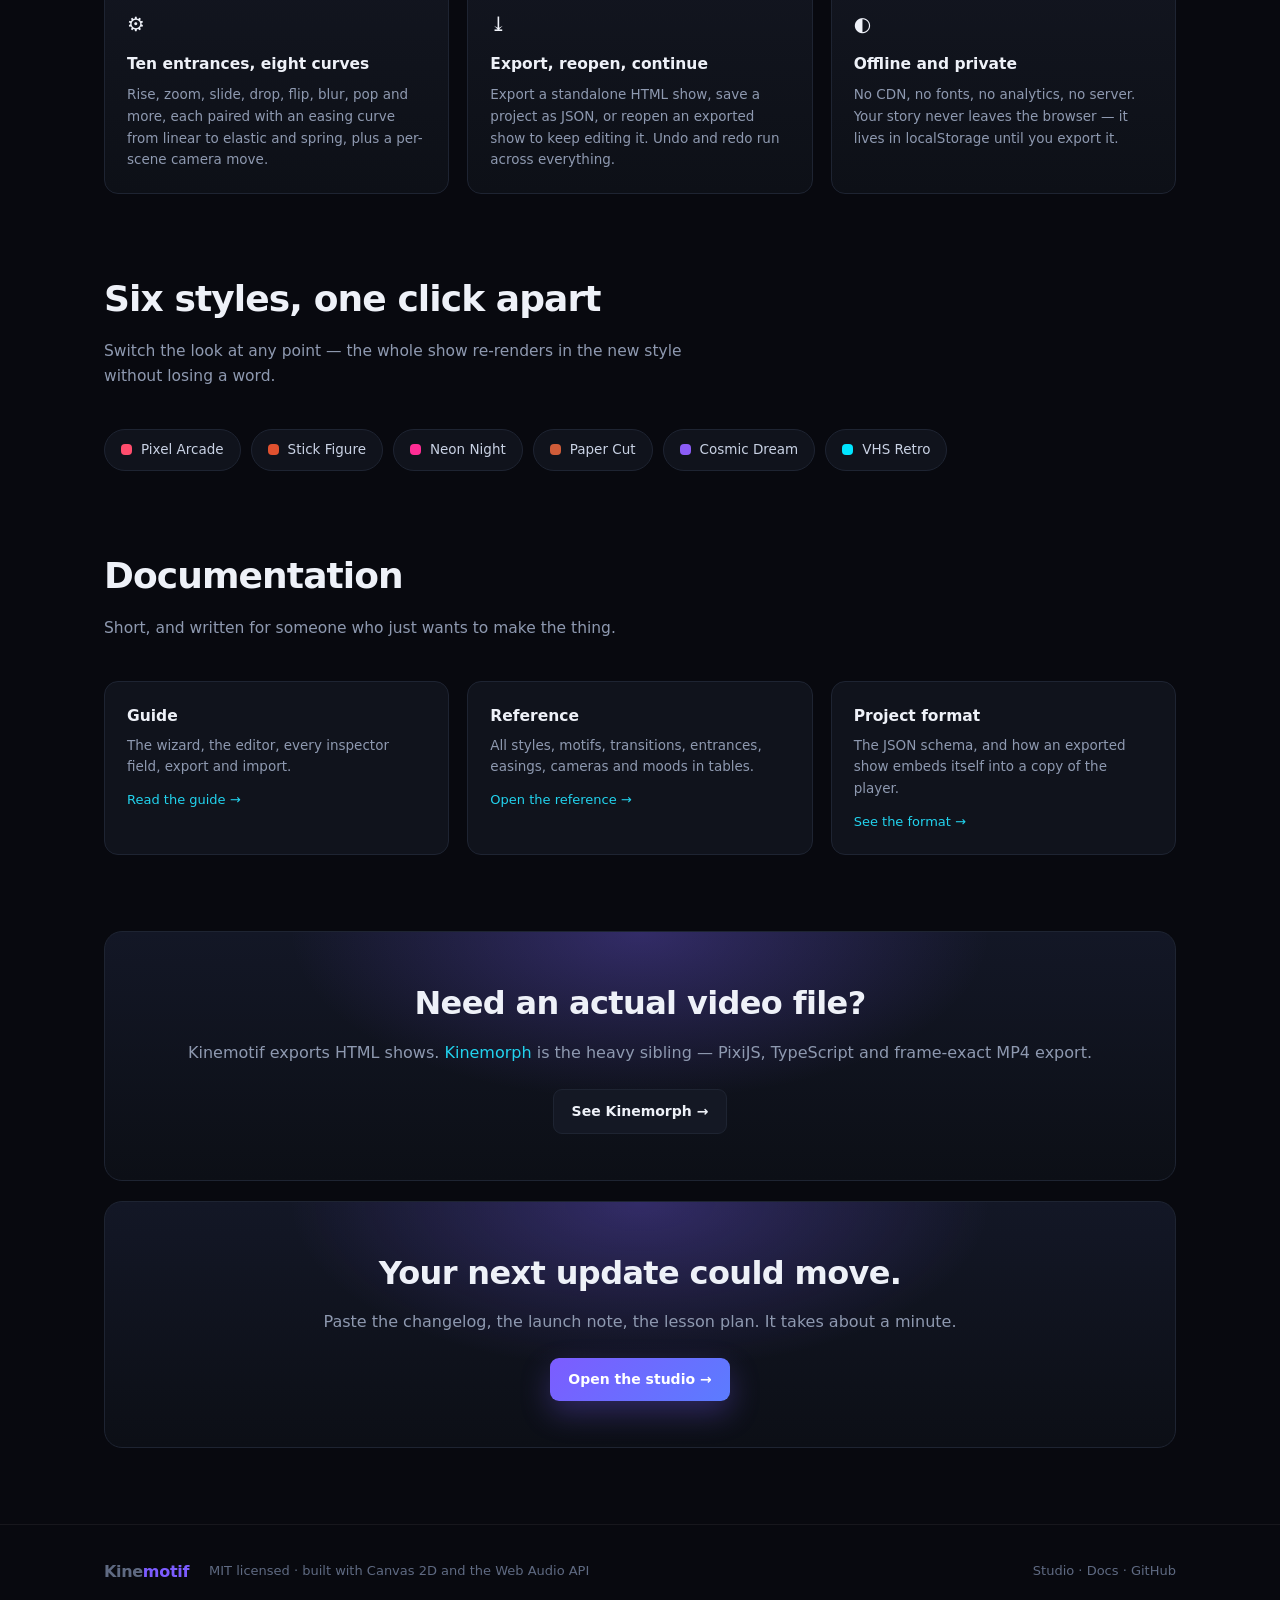
==== commit 6d33a7de: "v1.5.0 — ten styles, more of everything, and mixing you can see Content expansion plus a real contro" ====
--- a/index.html
+++ b/index.html
@@ -295,9 +295,9 @@
         <img src="assets/night-city.png" alt="A Night in the City, VHS style">
         <div class="meta"><b>A Night in the City</b><span class="tag">VHS Retro</span><span>6 scenes</span></div>
       </a>
-      <a class="card" href="examples/six-styles.html" style="grid-column: 1 / -1">
+      <a class="card" href="examples/all-styles.html" style="grid-column: 1 / -1">
         <img src="assets/six-styles.png" alt="Live Life Happy, using all six styles">
-        <div class="meta"><b>Live Life Happy</b><span class="tag">All six styles</span><span>12 scenes · 65s</span></div>
+        <div class="meta"><b>Live Life Happy</b><span class="tag">All ten styles</span><span>12 scenes · 65s</span></div>
       </a>
     </div>
   </div>
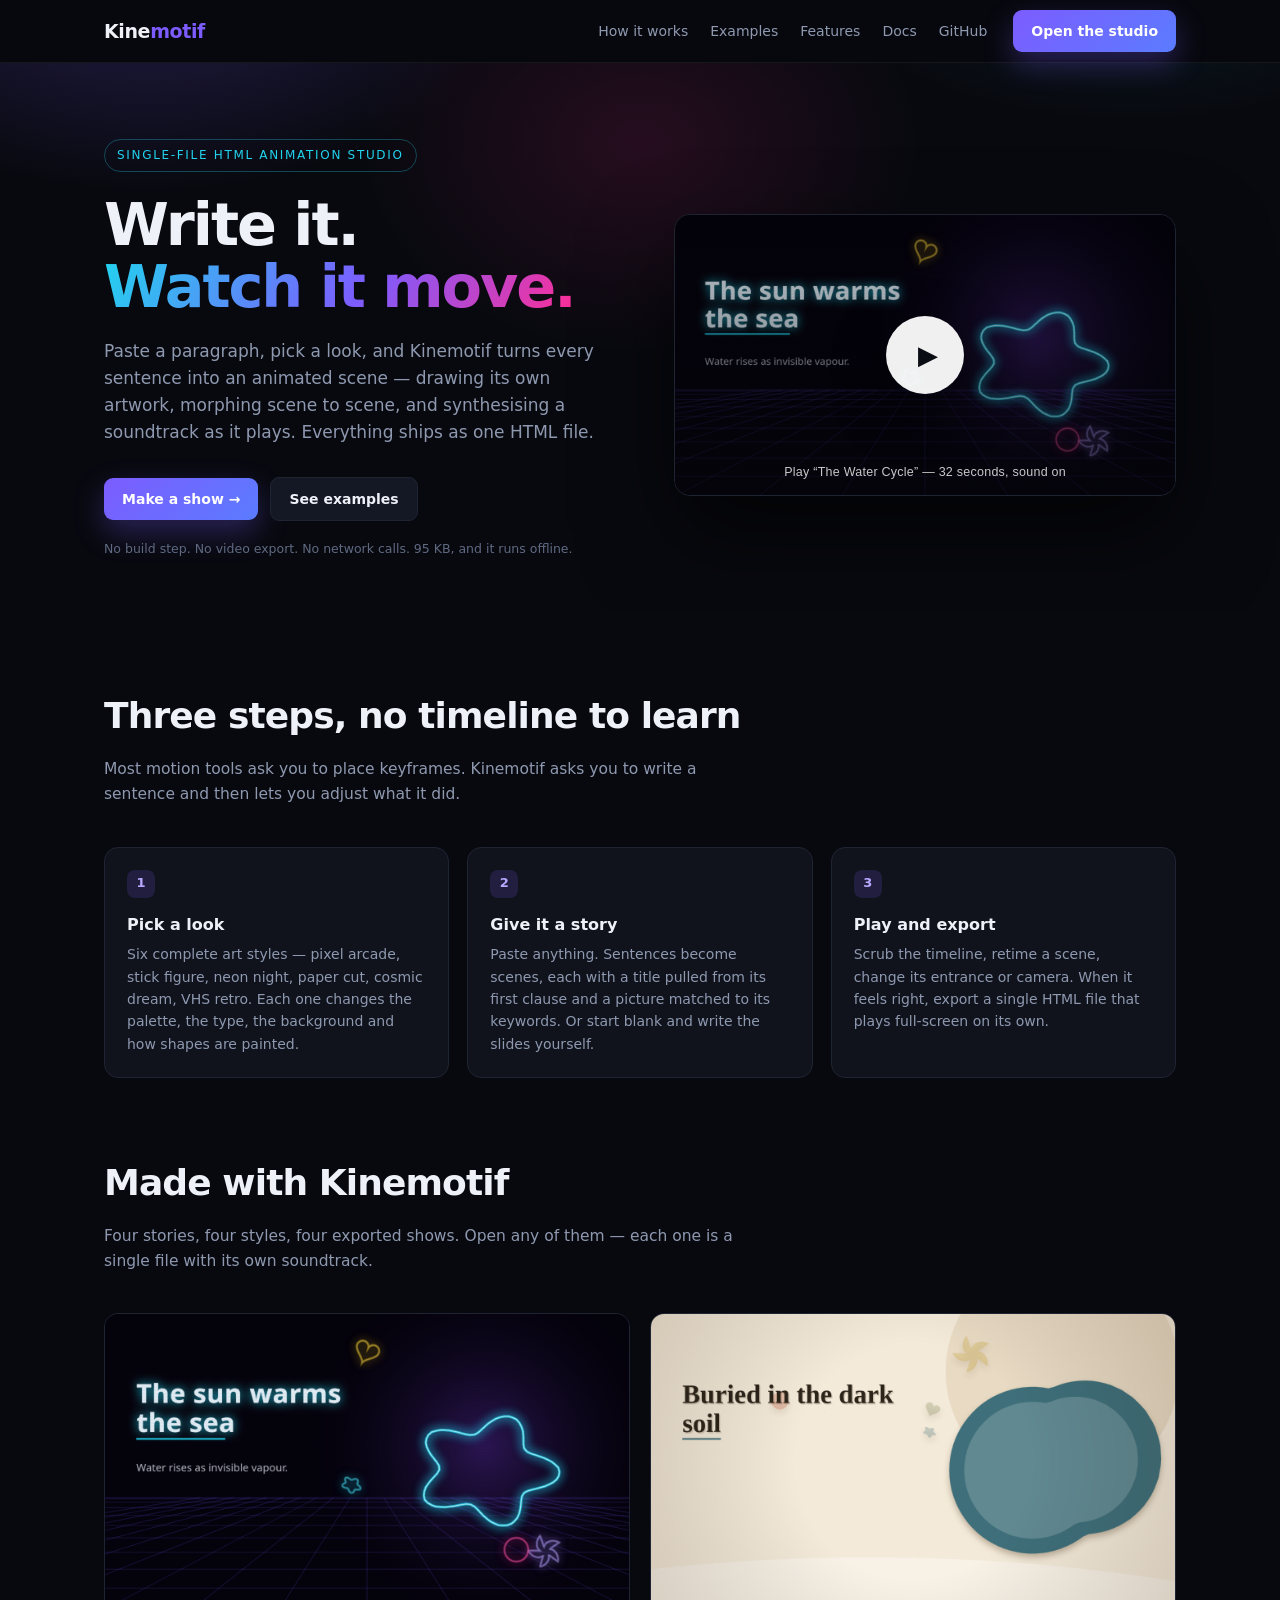
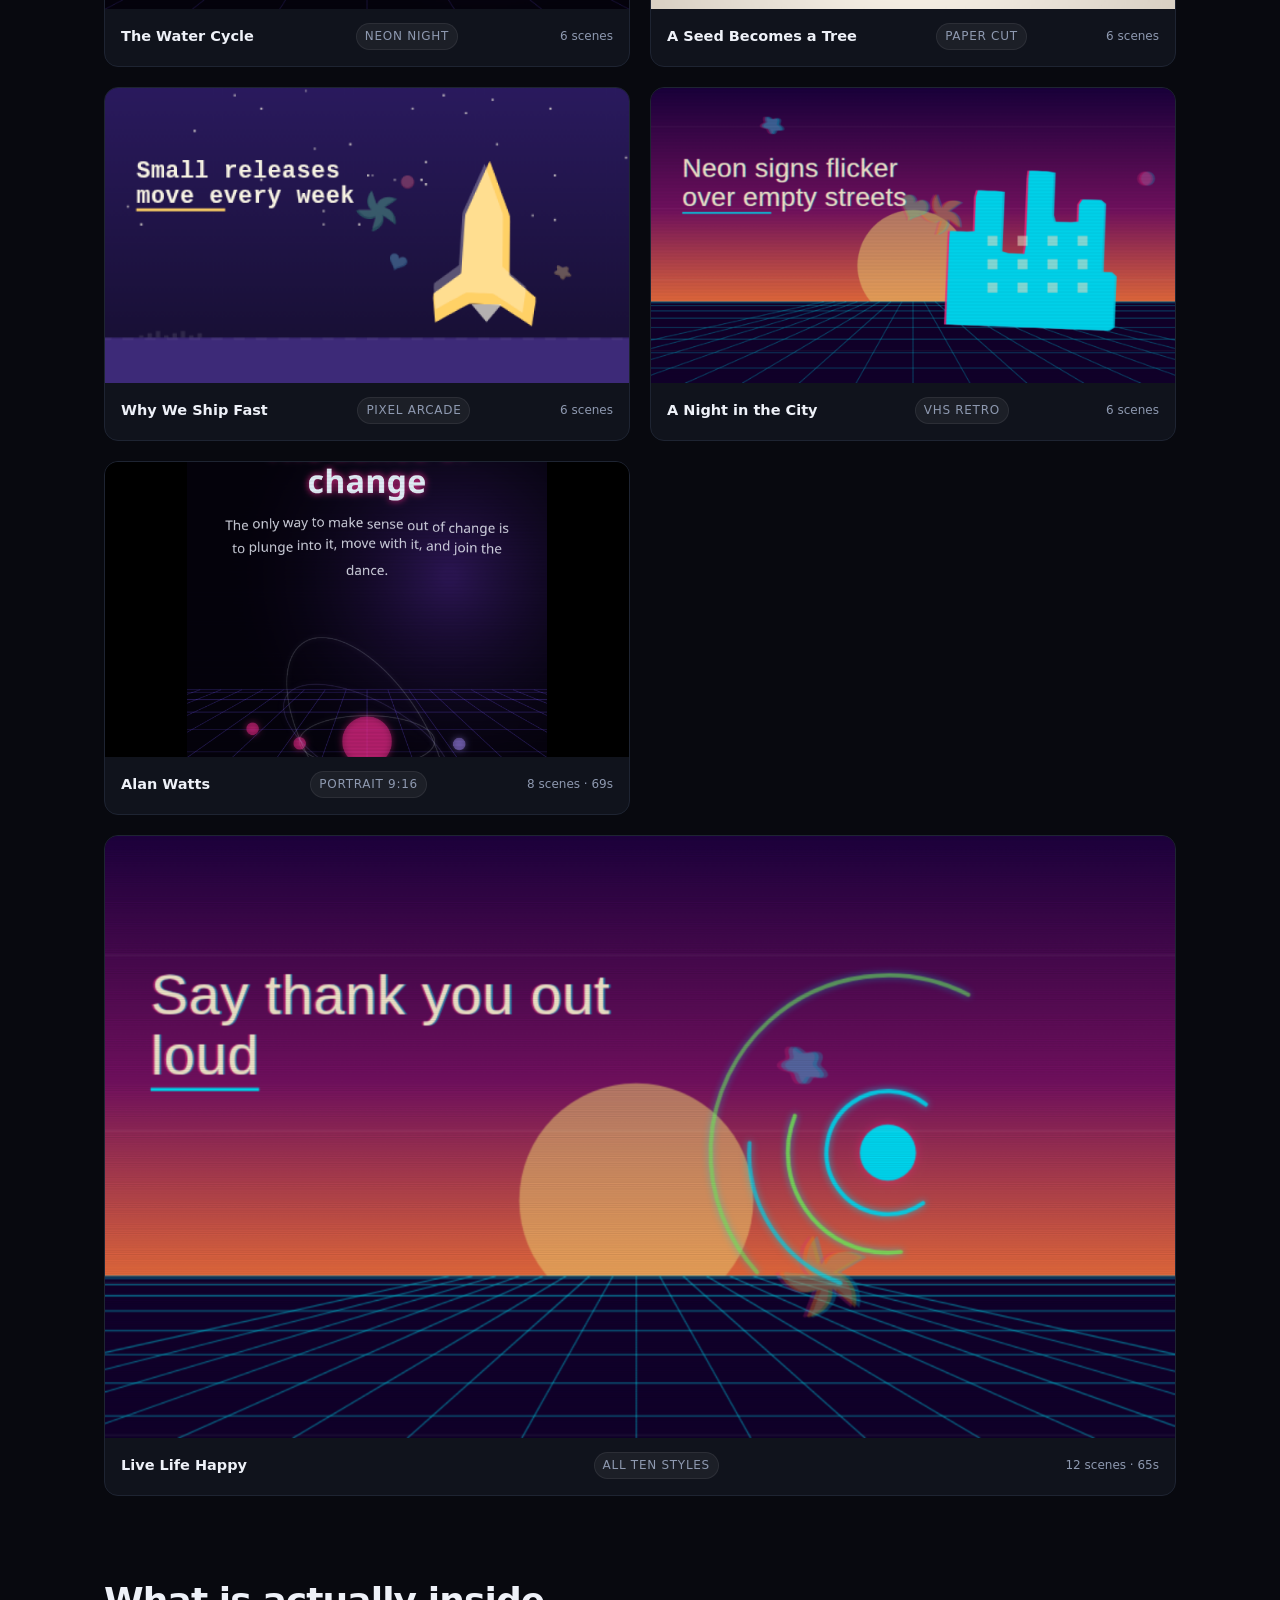
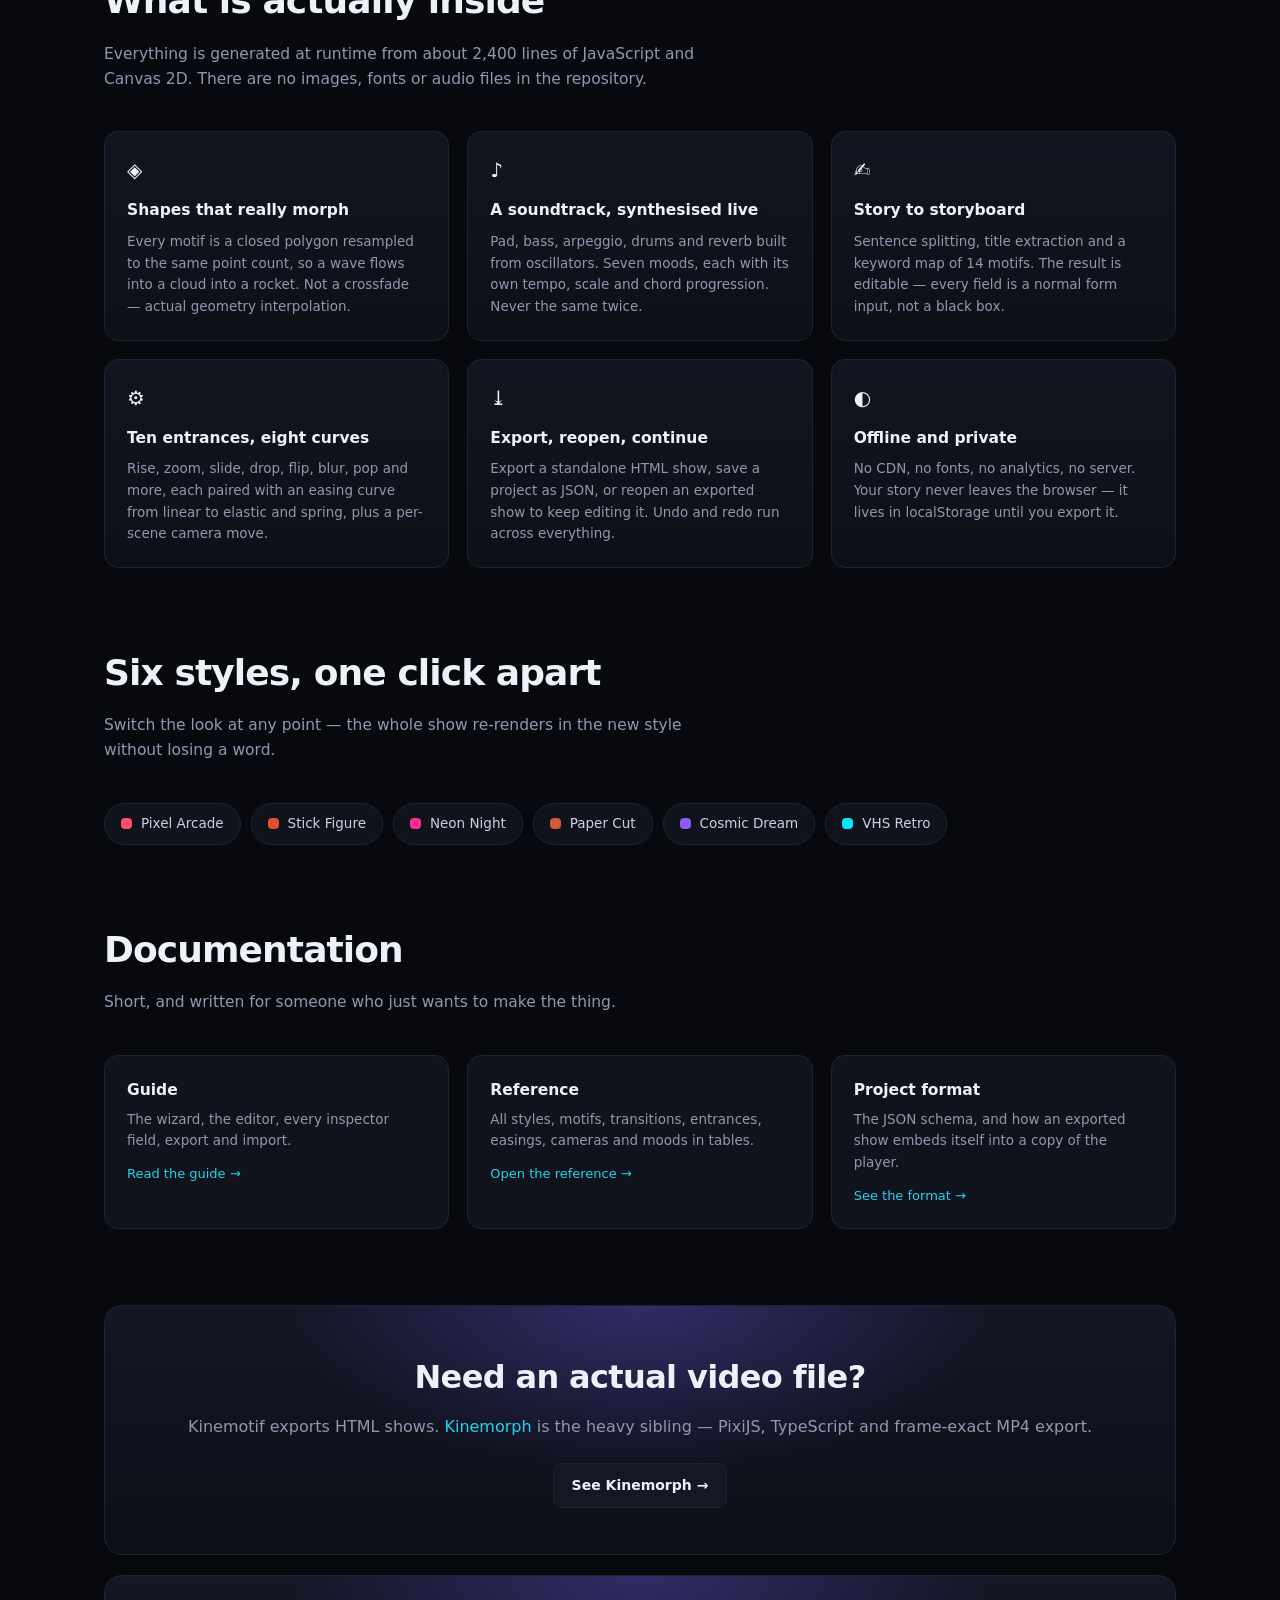
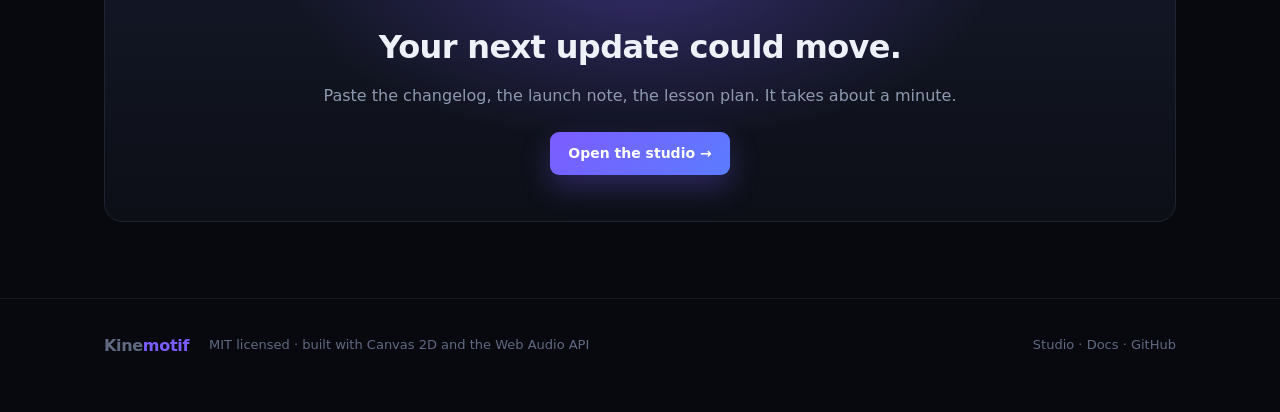
==== commit 17af9268: "v1.6.0 — portrait, square and feed formats, plus an Alan Watts example The design space now follows " ====
--- a/index.html
+++ b/index.html
@@ -295,6 +295,10 @@
         <img src="assets/night-city.png" alt="A Night in the City, VHS style">
         <div class="meta"><b>A Night in the City</b><span class="tag">VHS Retro</span><span>6 scenes</span></div>
       </a>
+      <a class="card" href="examples/alan-watts.html">
+        <img src="assets/alan-watts.png" alt="Alan Watts quotations, portrait format">
+        <div class="meta"><b>Alan Watts</b><span class="tag">Portrait 9:16</span><span>8 scenes · 69s</span></div>
+      </a>
       <a class="card" href="examples/all-styles.html" style="grid-column: 1 / -1">
         <img src="assets/six-styles.png" alt="Live Life Happy, using all six styles">
         <div class="meta"><b>Live Life Happy</b><span class="tag">All ten styles</span><span>12 scenes · 65s</span></div>
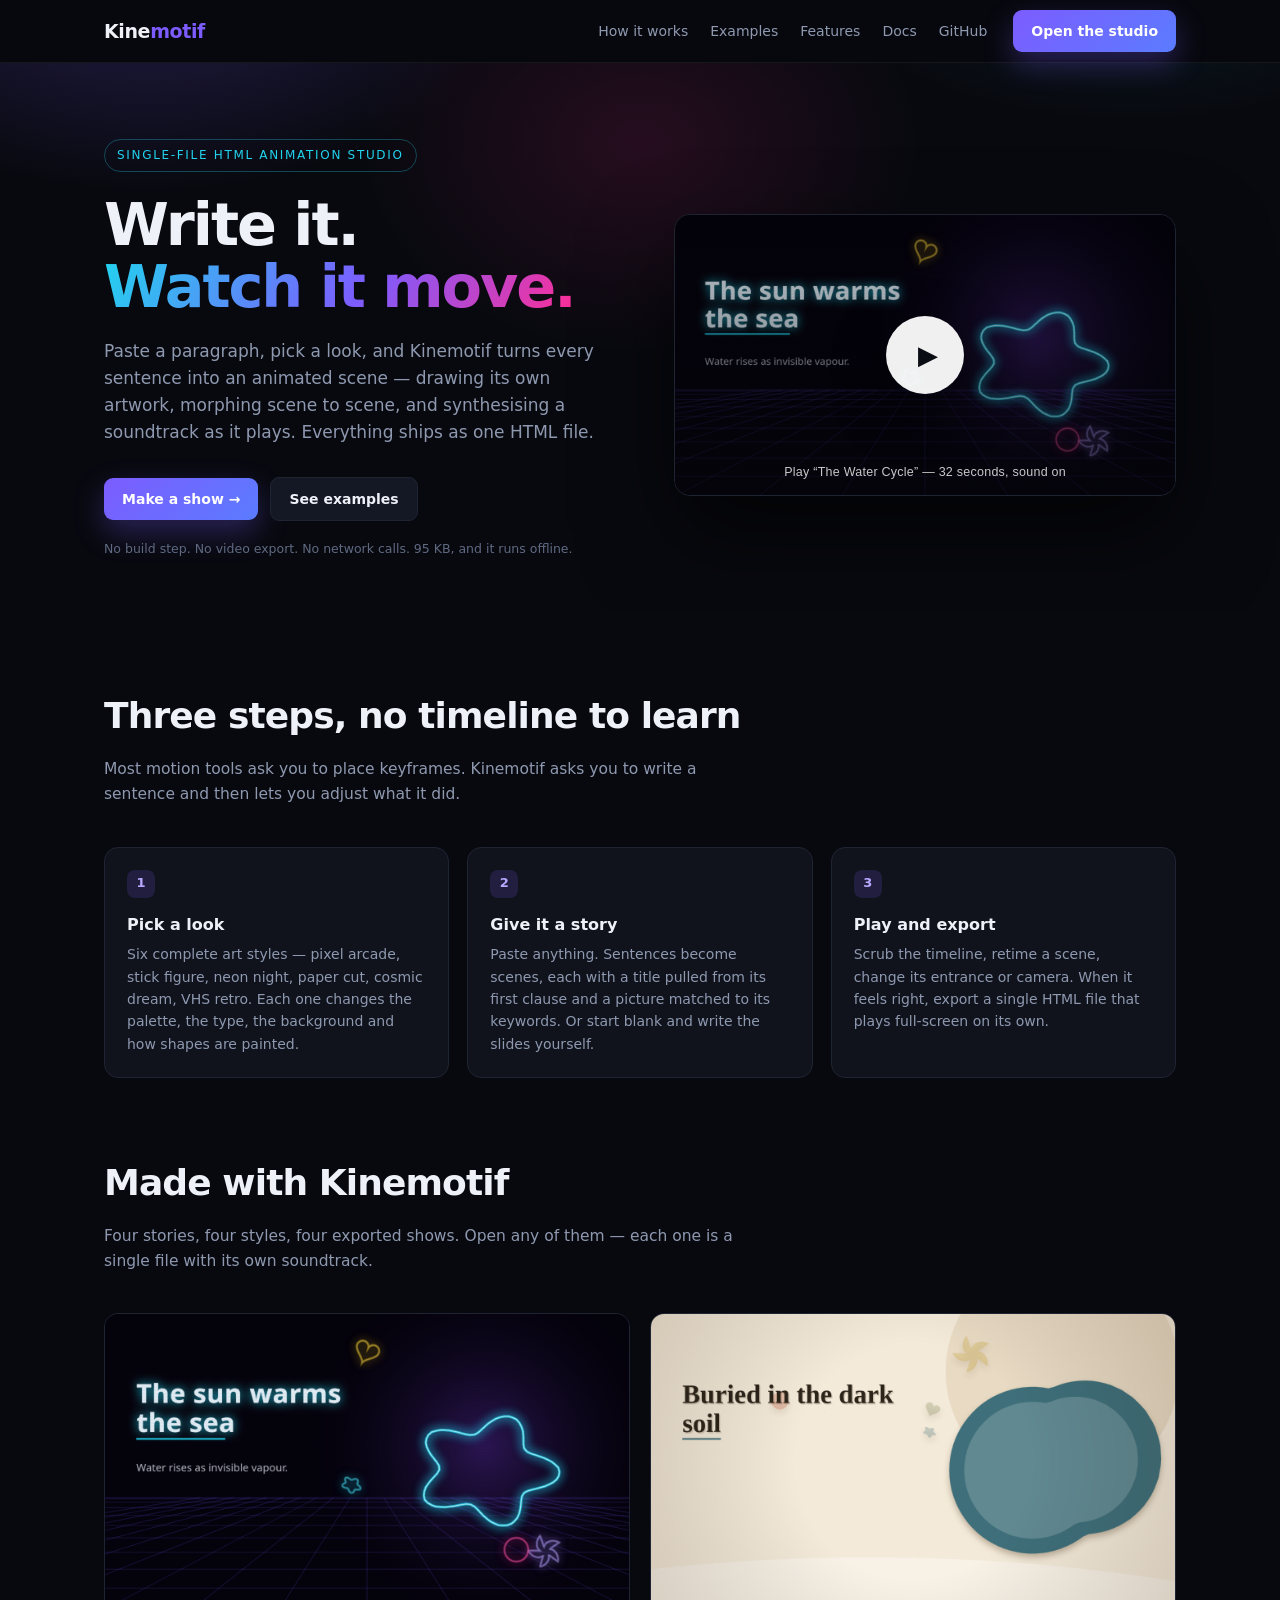
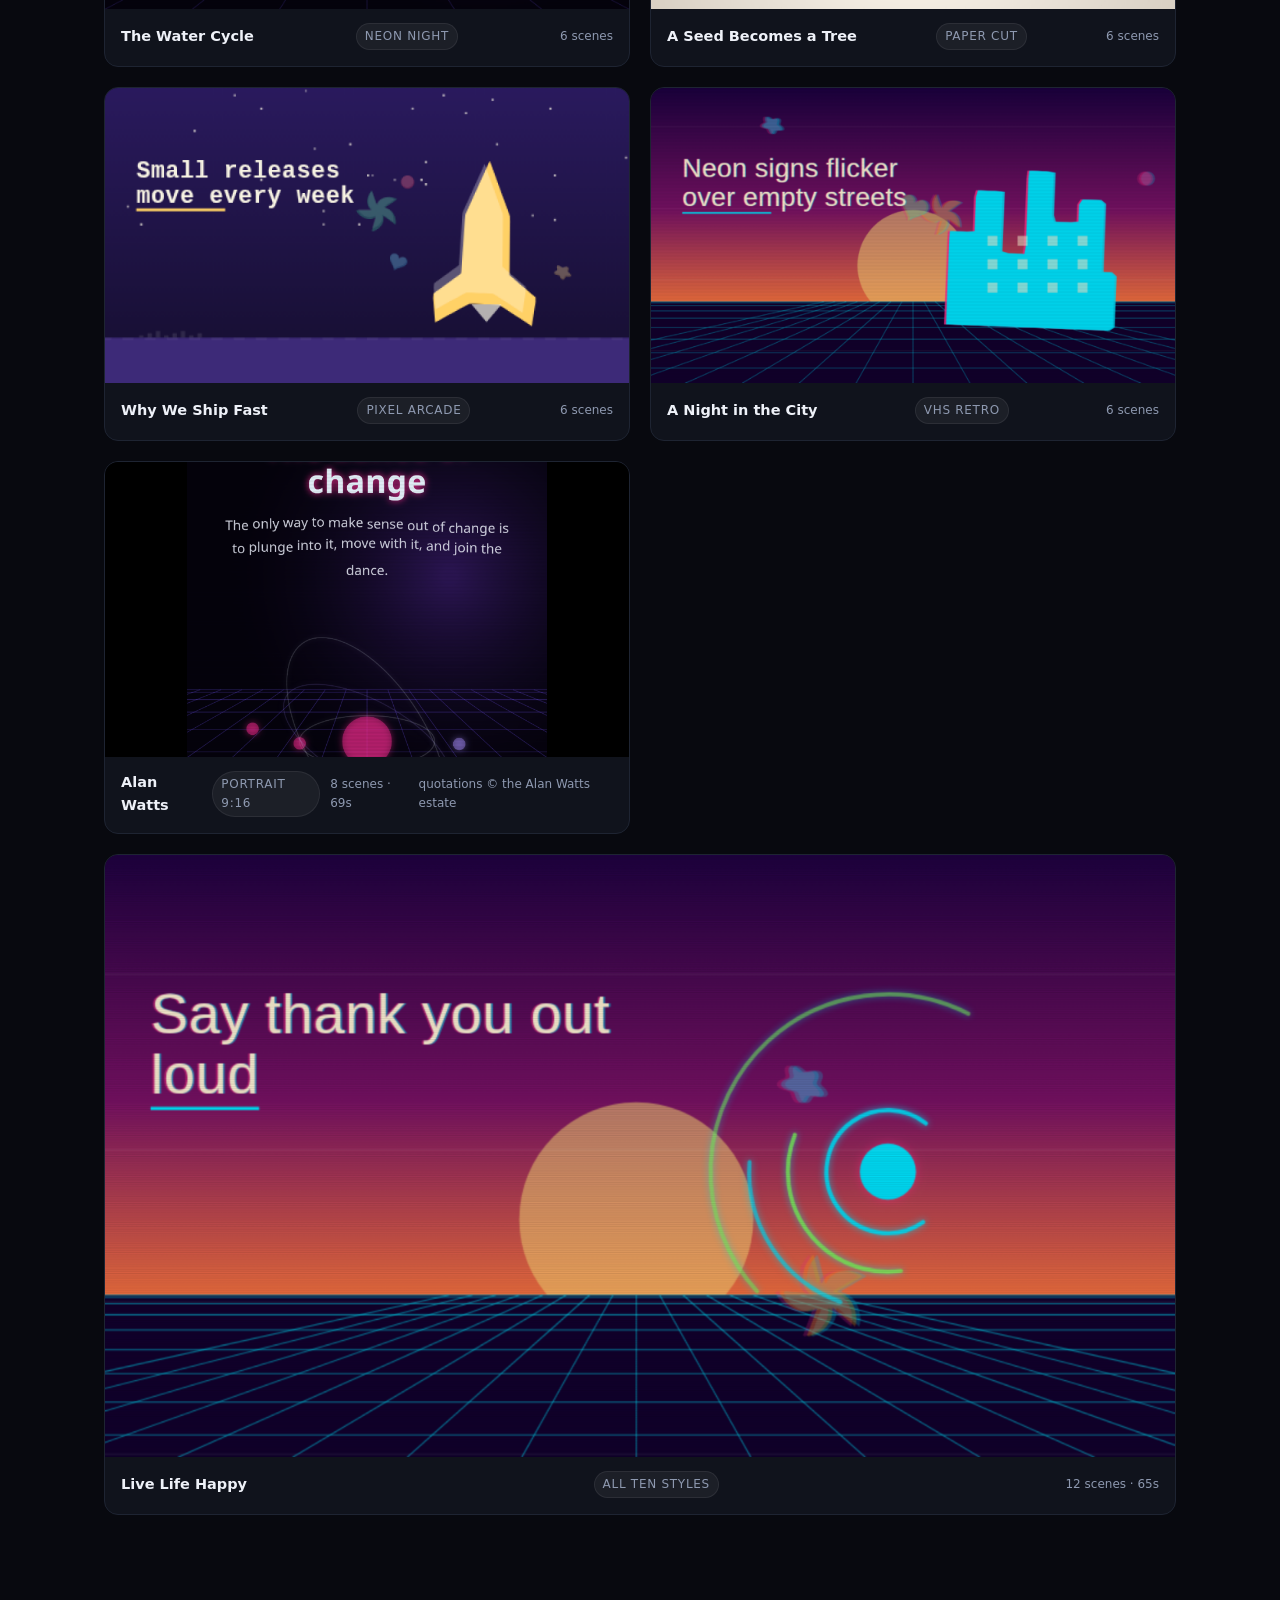
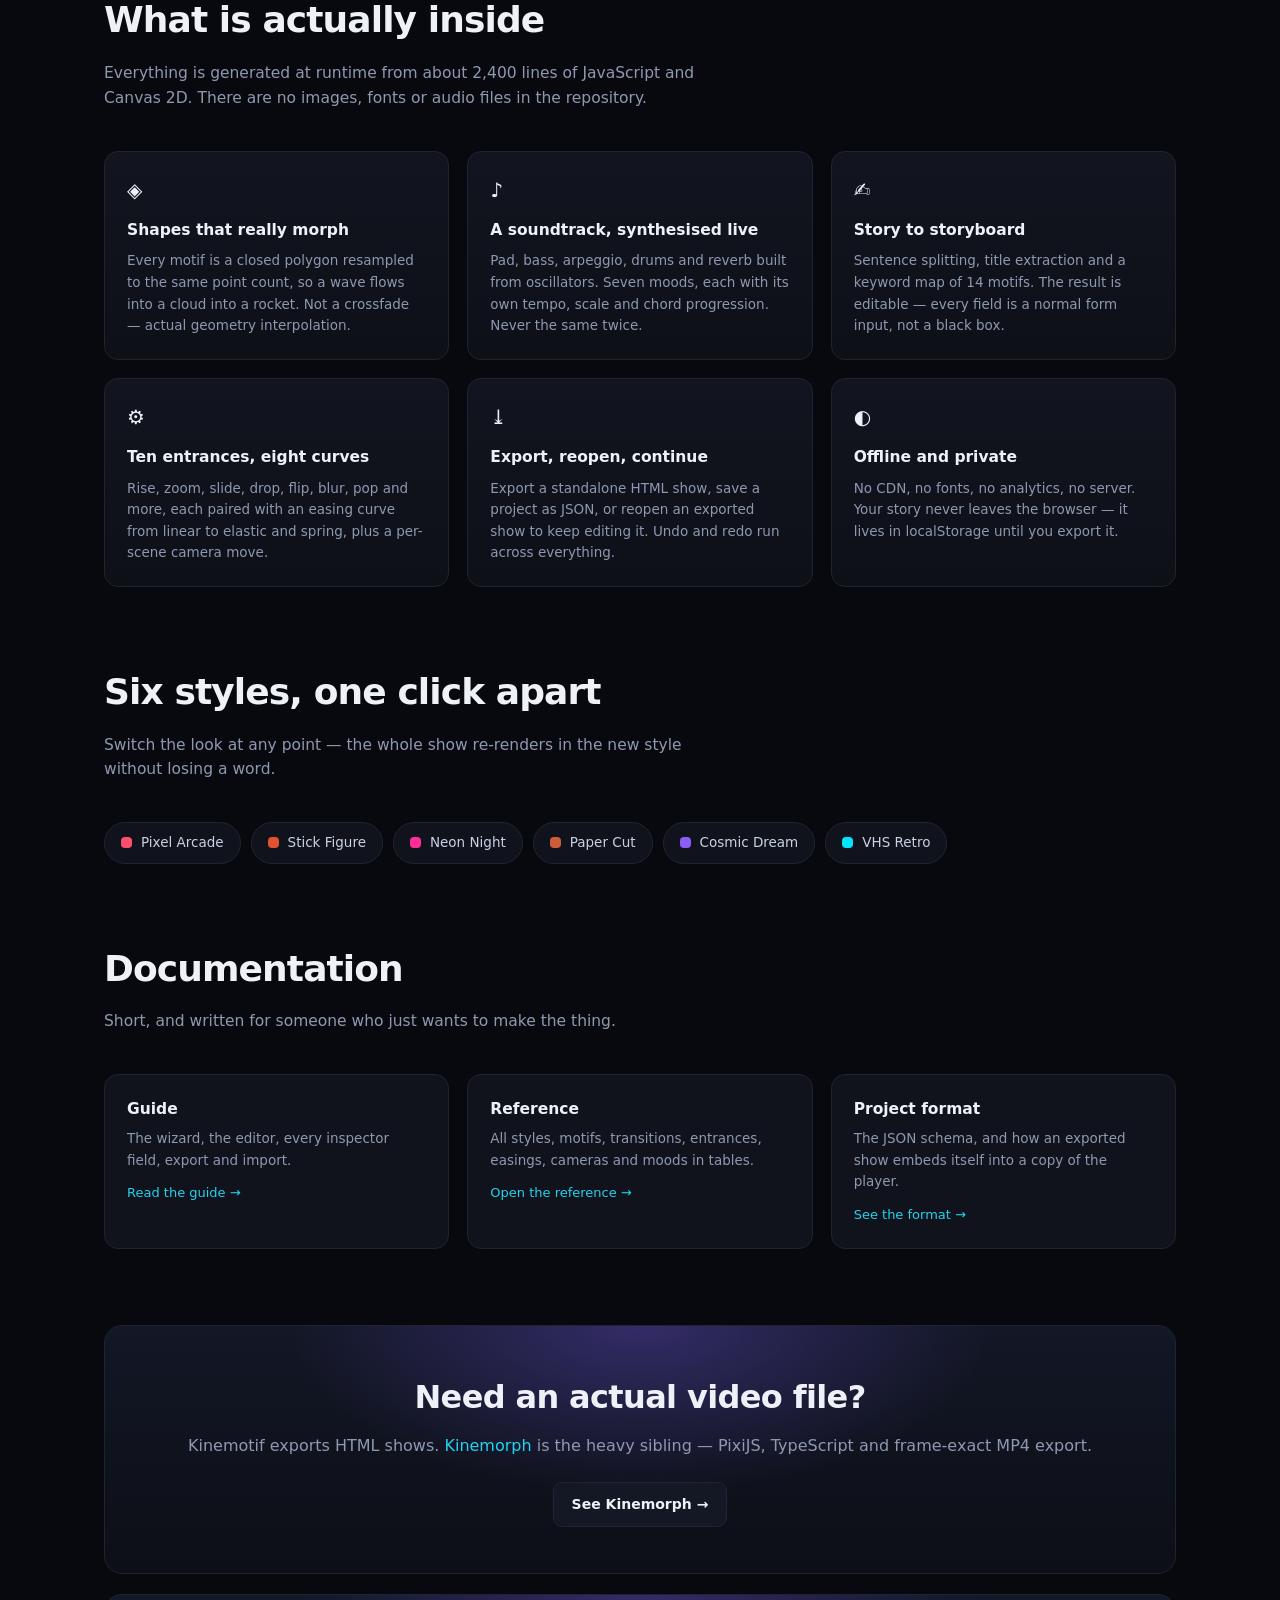
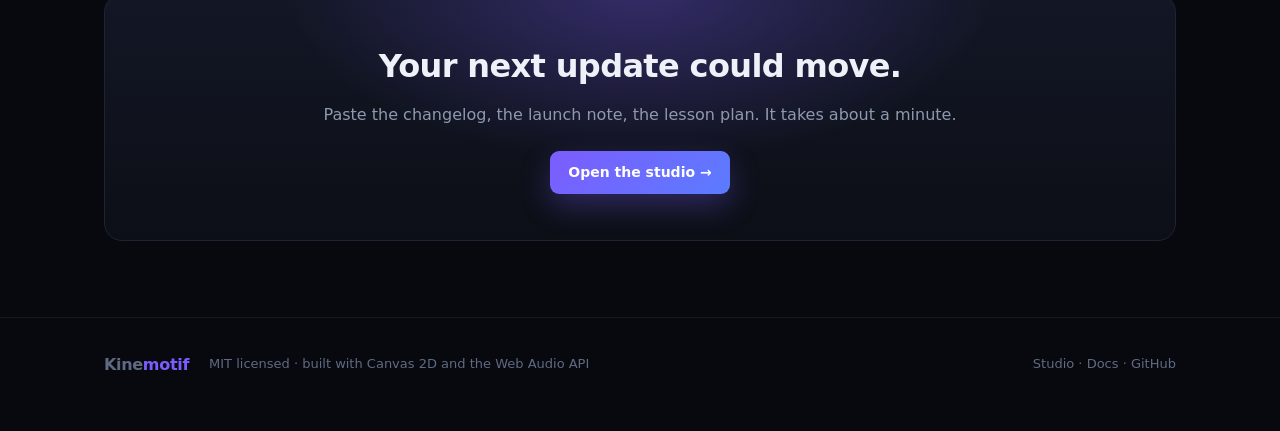
==== commit 11285da5: "legal: record the quotation basis and attribute the estate repo-legal-docs pass.  The Alan Watts exa" ====
--- a/index.html
+++ b/index.html
@@ -297,7 +297,7 @@
       </a>
       <a class="card" href="examples/alan-watts.html">
         <img src="assets/alan-watts.png" alt="Alan Watts quotations, portrait format">
-        <div class="meta"><b>Alan Watts</b><span class="tag">Portrait 9:16</span><span>8 scenes · 69s</span></div>
+        <div class="meta"><b>Alan Watts</b><span class="tag">Portrait 9:16</span><span>8 scenes · 69s</span><span>quotations © the Alan Watts estate</span></div>
       </a>
       <a class="card" href="examples/all-styles.html" style="grid-column: 1 / -1">
         <img src="assets/six-styles.png" alt="Live Life Happy, using all six styles">
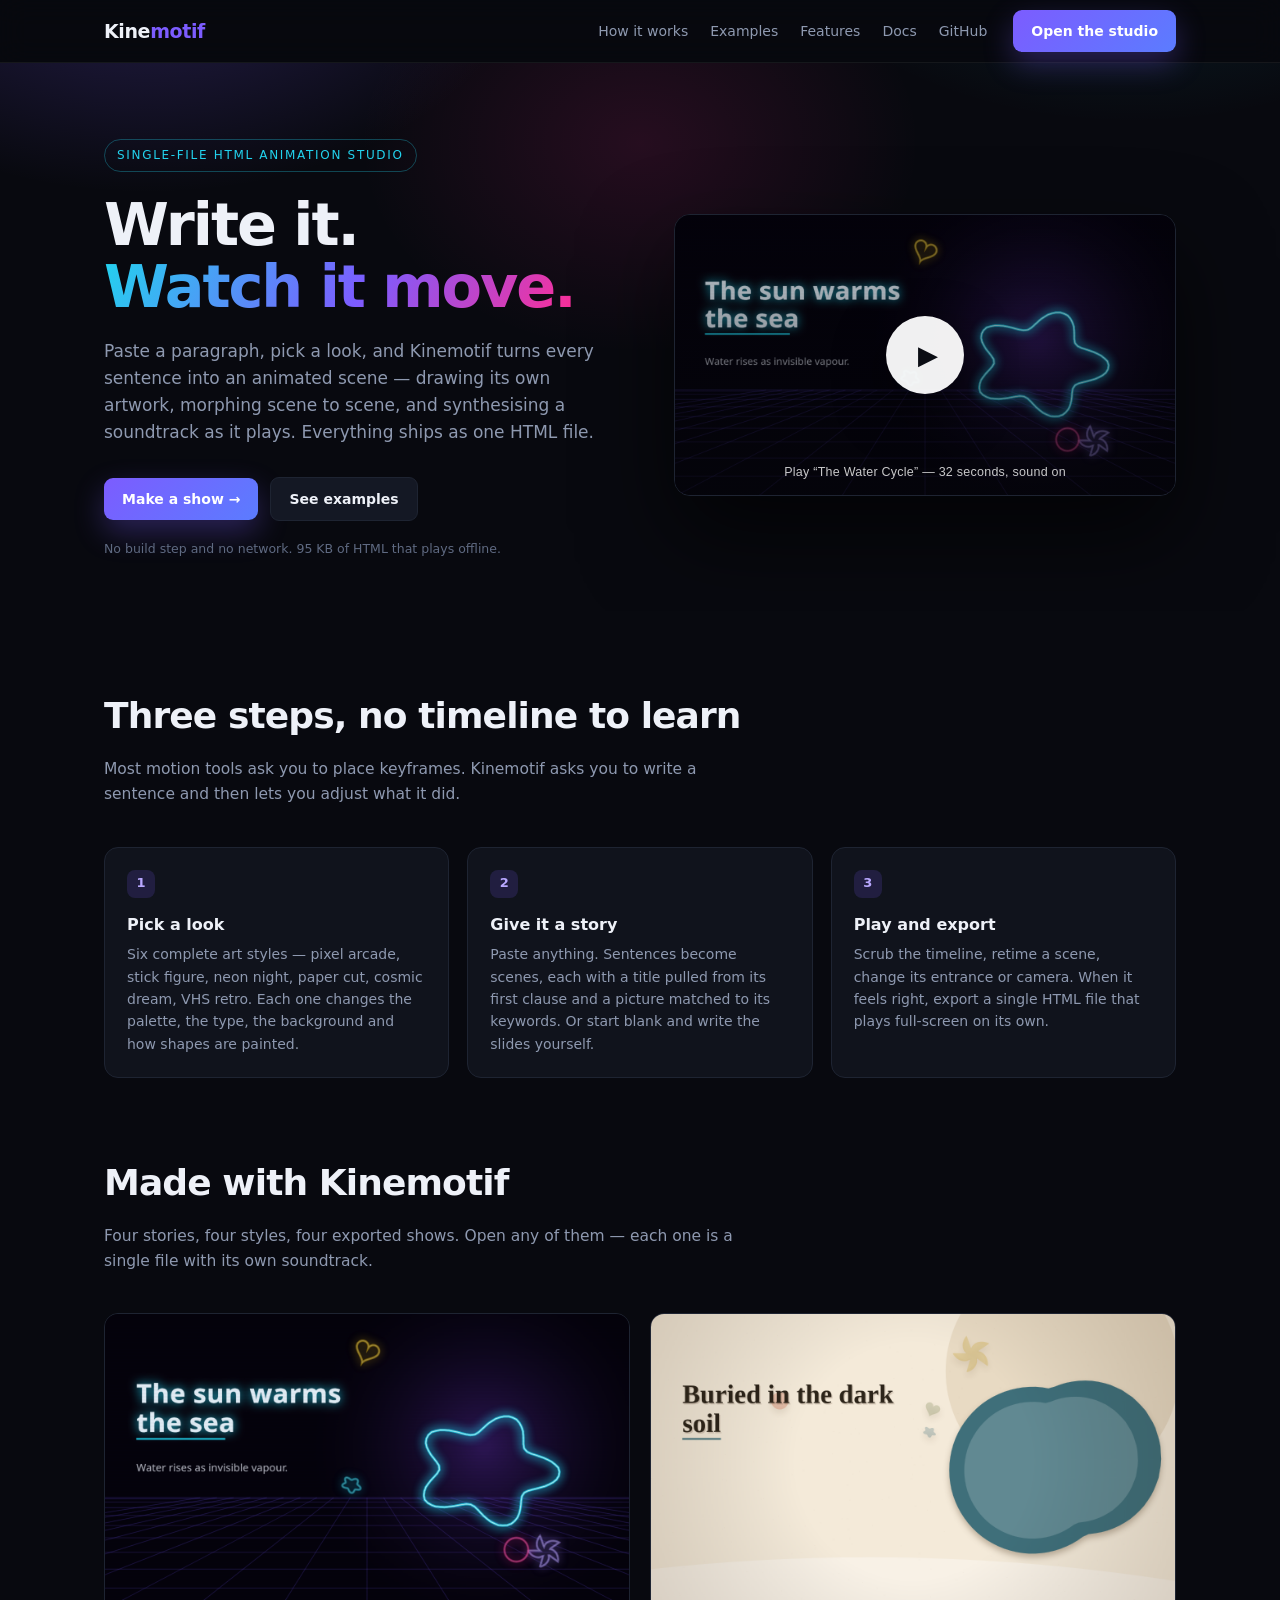
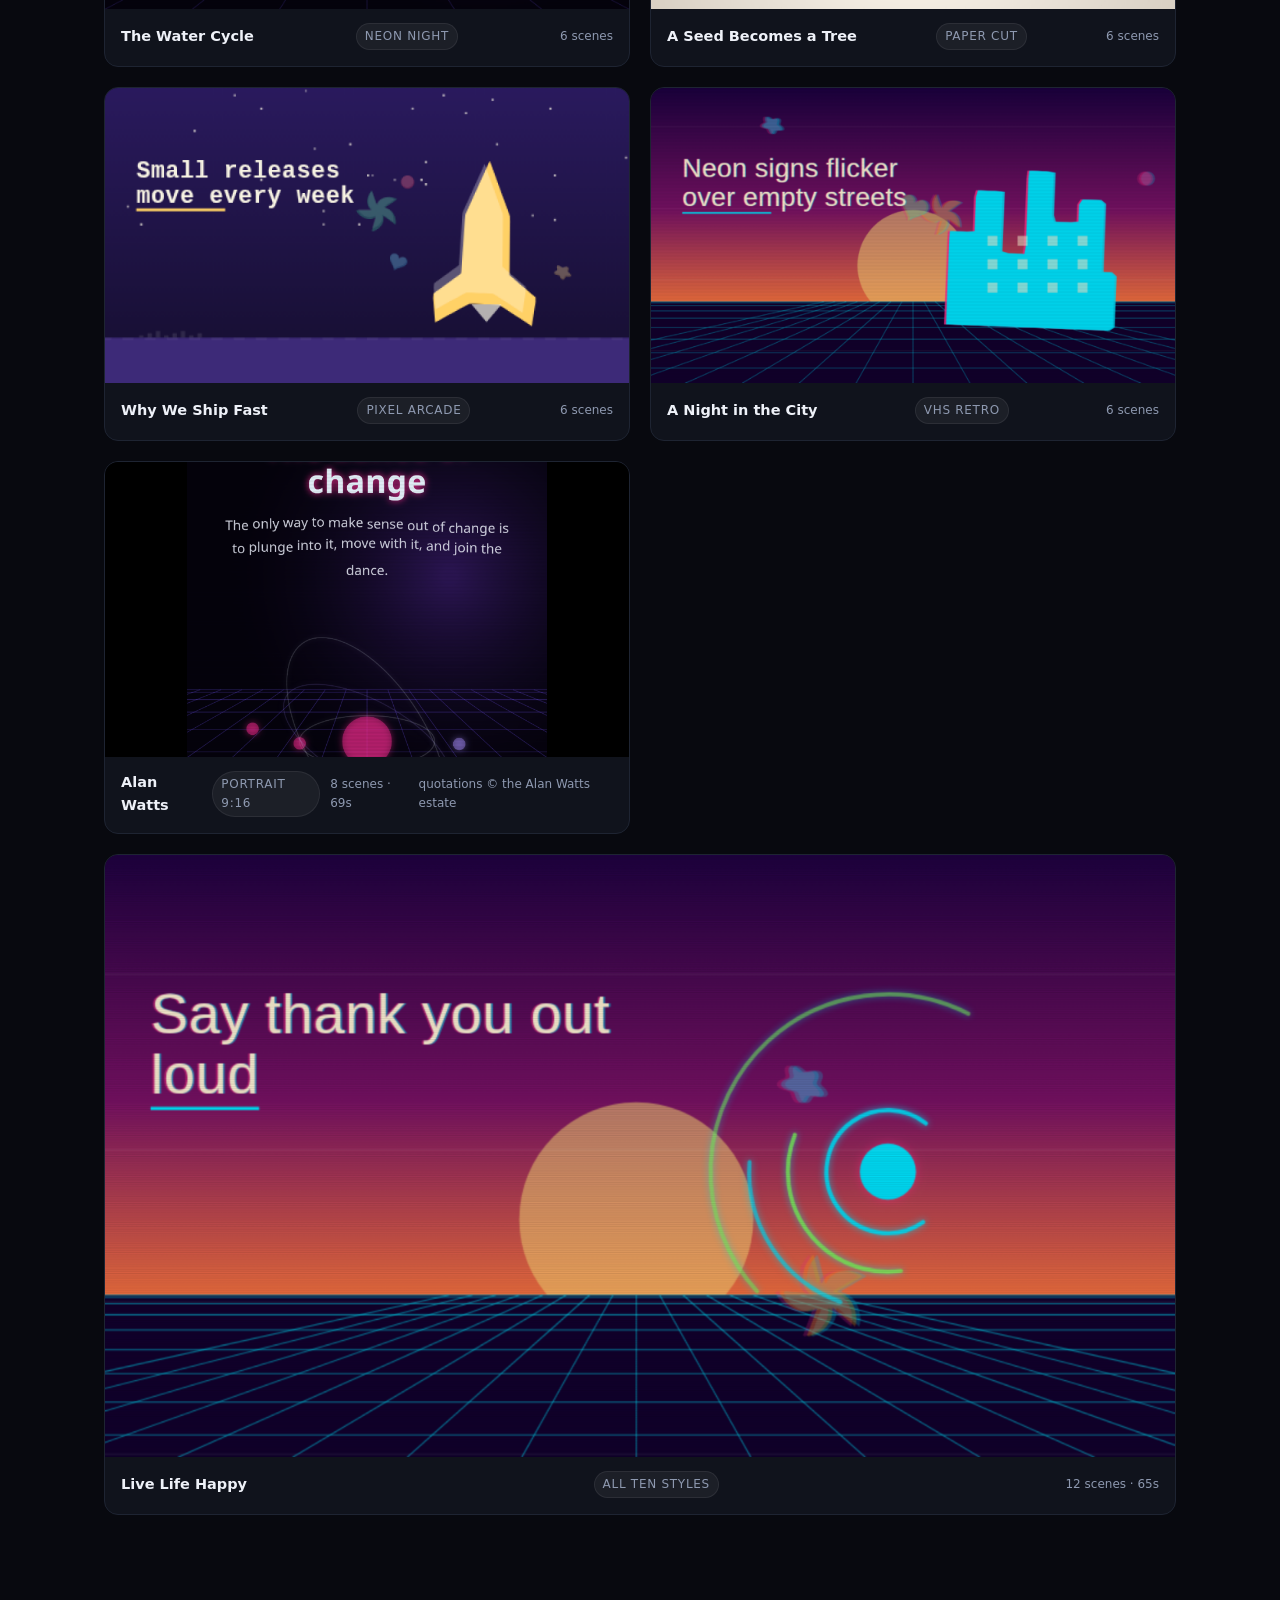
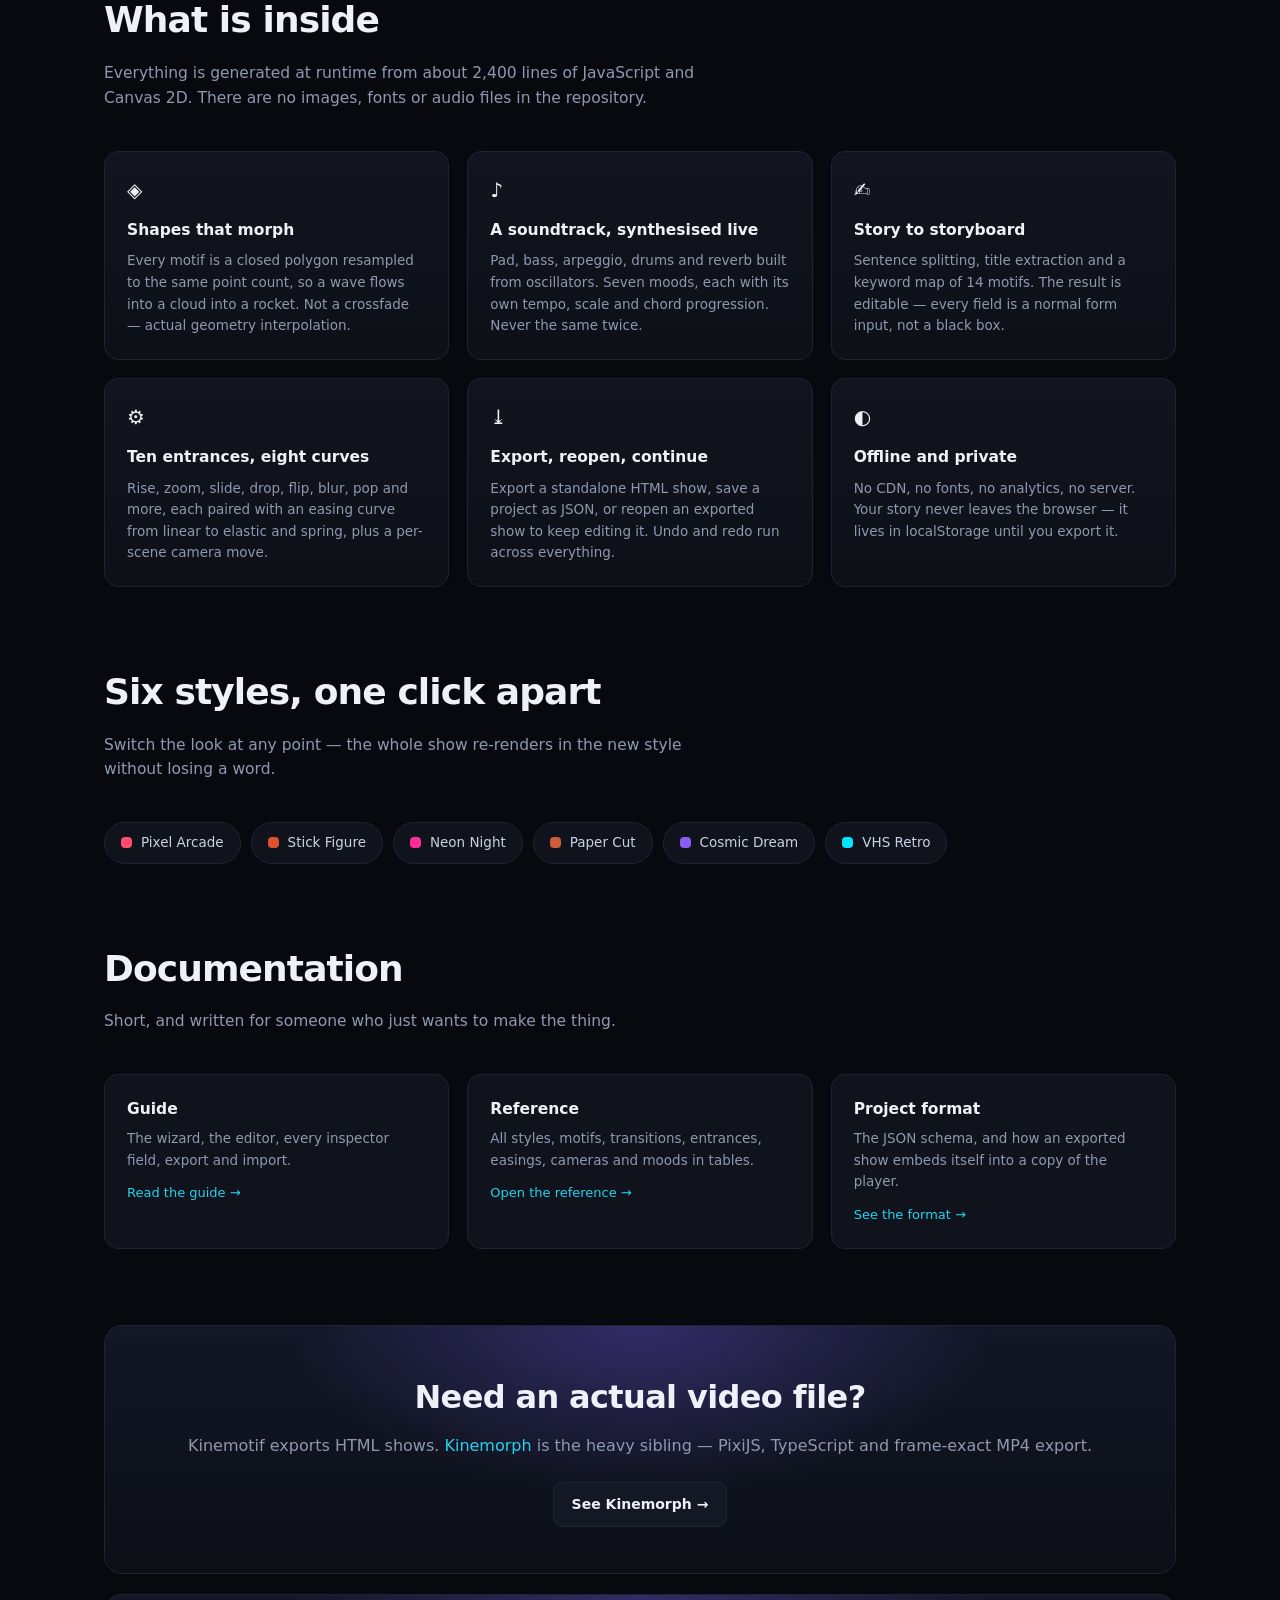
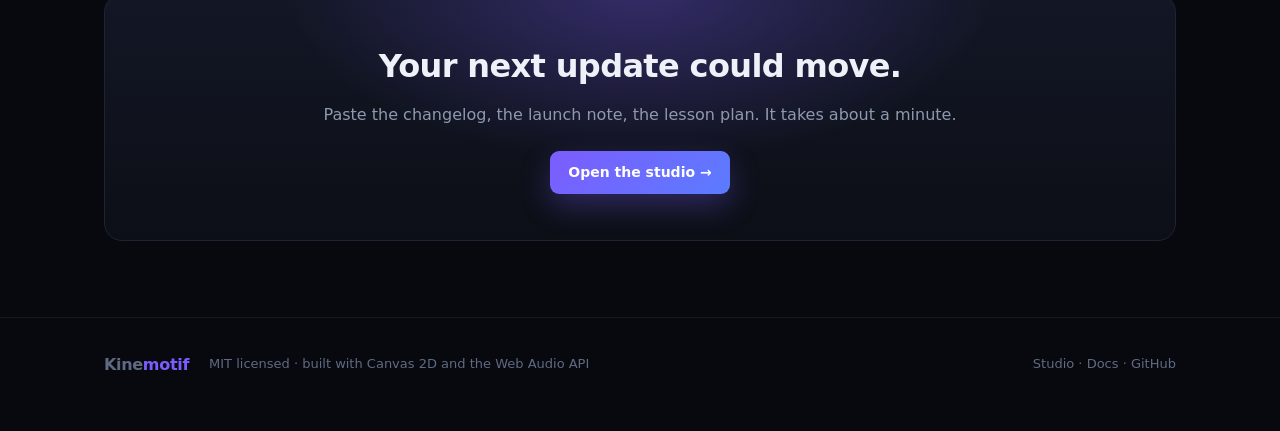
==== commit 58ff9f45: "copy: the landing said 'no video export', which reads as a limitation human-writing-style pass. The " ====
--- a/index.html
+++ b/index.html
@@ -233,7 +233,7 @@
         <a class="btn primary" href="studio/kinemotif.html">Make a show →</a>
         <a class="btn" href="#examples">See examples</a>
       </div>
-      <p class="fineprint">No build step. No video export. No network calls. 95 KB, and it runs offline.</p>
+      <p class="fineprint">No build step and no network. 95 KB of HTML that plays offline.</p>
     </div>
 
     <div class="player" id="player">
@@ -310,13 +310,13 @@
 <section id="features" style="padding-top:0">
   <div class="wrap">
     <div class="sec-head">
-      <h2>What is actually inside</h2>
+      <h2>What is inside</h2>
       <p>Everything is generated at runtime from about 2,400 lines of JavaScript and Canvas 2D. There are no images, fonts or audio files in the repository.</p>
     </div>
     <div class="features">
       <div class="feature">
         <div class="ic">◈</div>
-        <h3>Shapes that really morph</h3>
+        <h3>Shapes that morph</h3>
         <p>Every motif is a closed polygon resampled to the same point count, so a wave flows into a cloud into a rocket. Not a crossfade — actual geometry interpolation.</p>
       </div>
       <div class="feature">
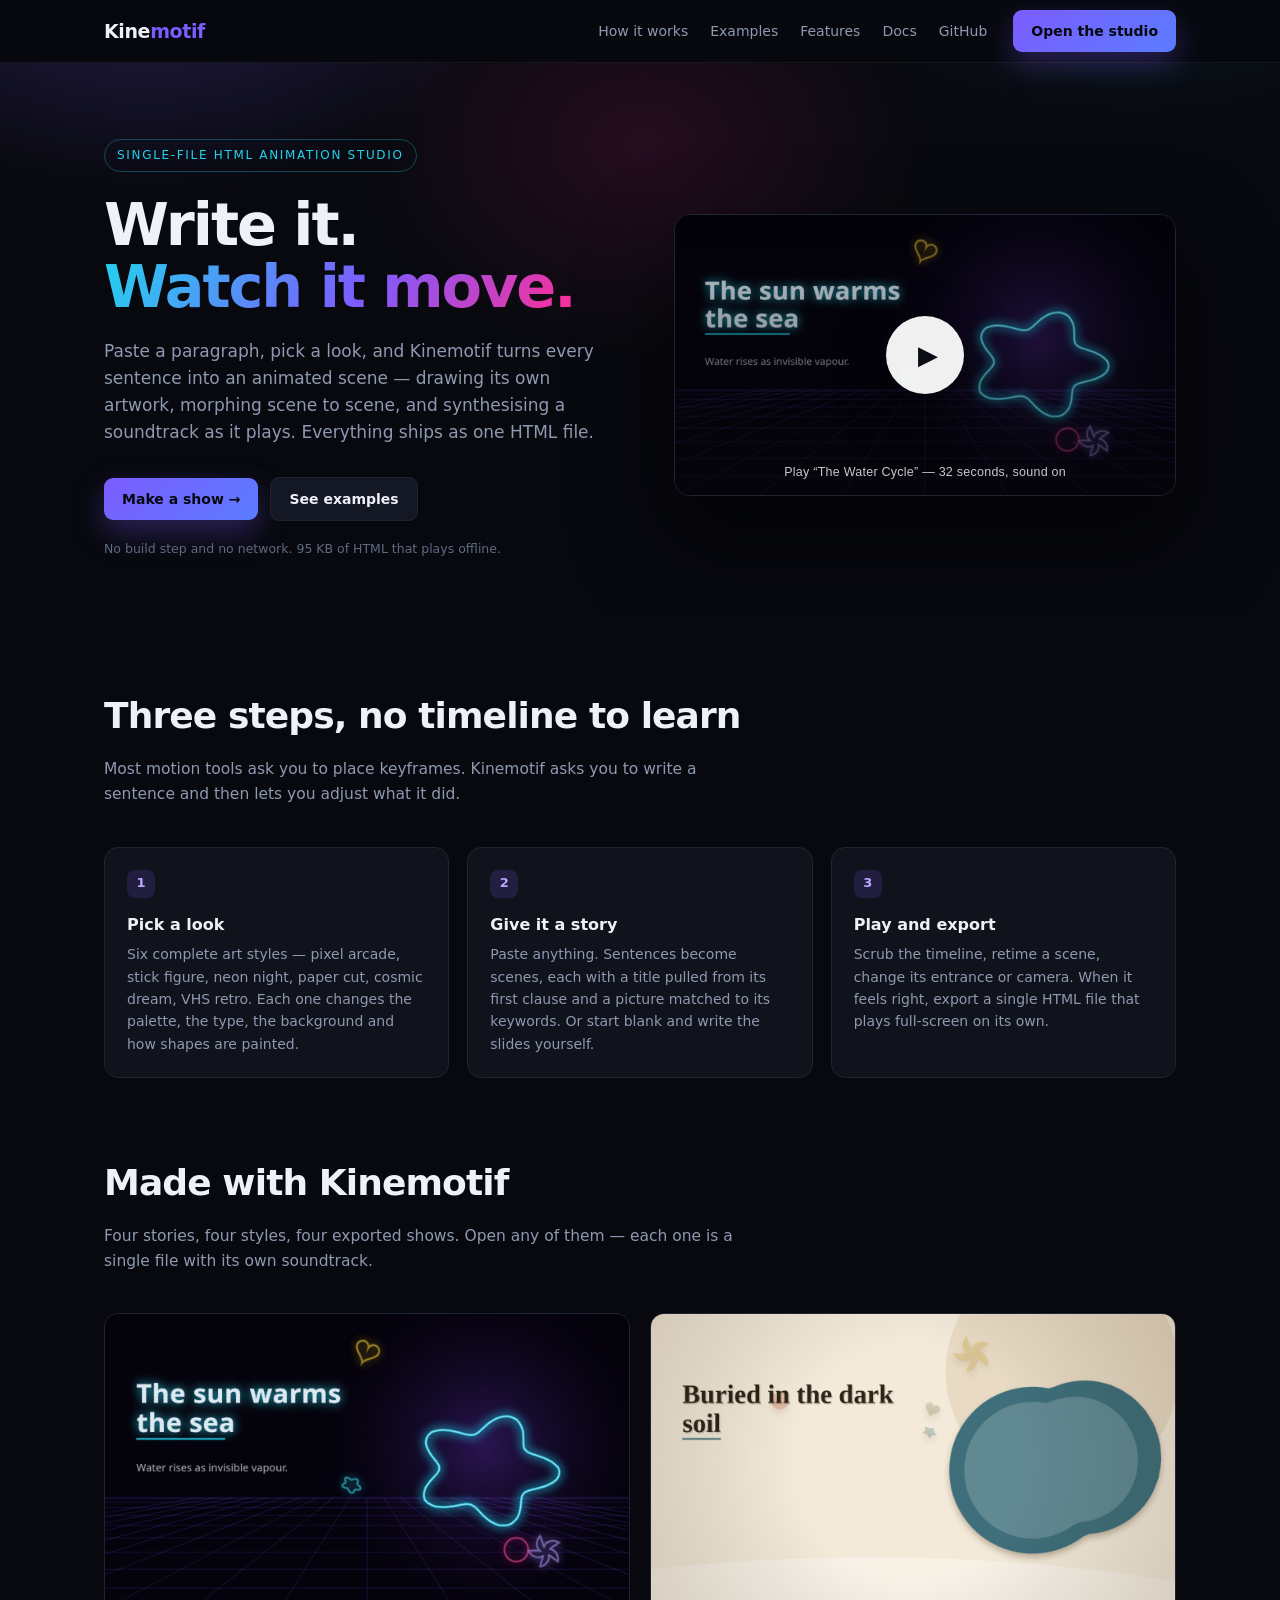
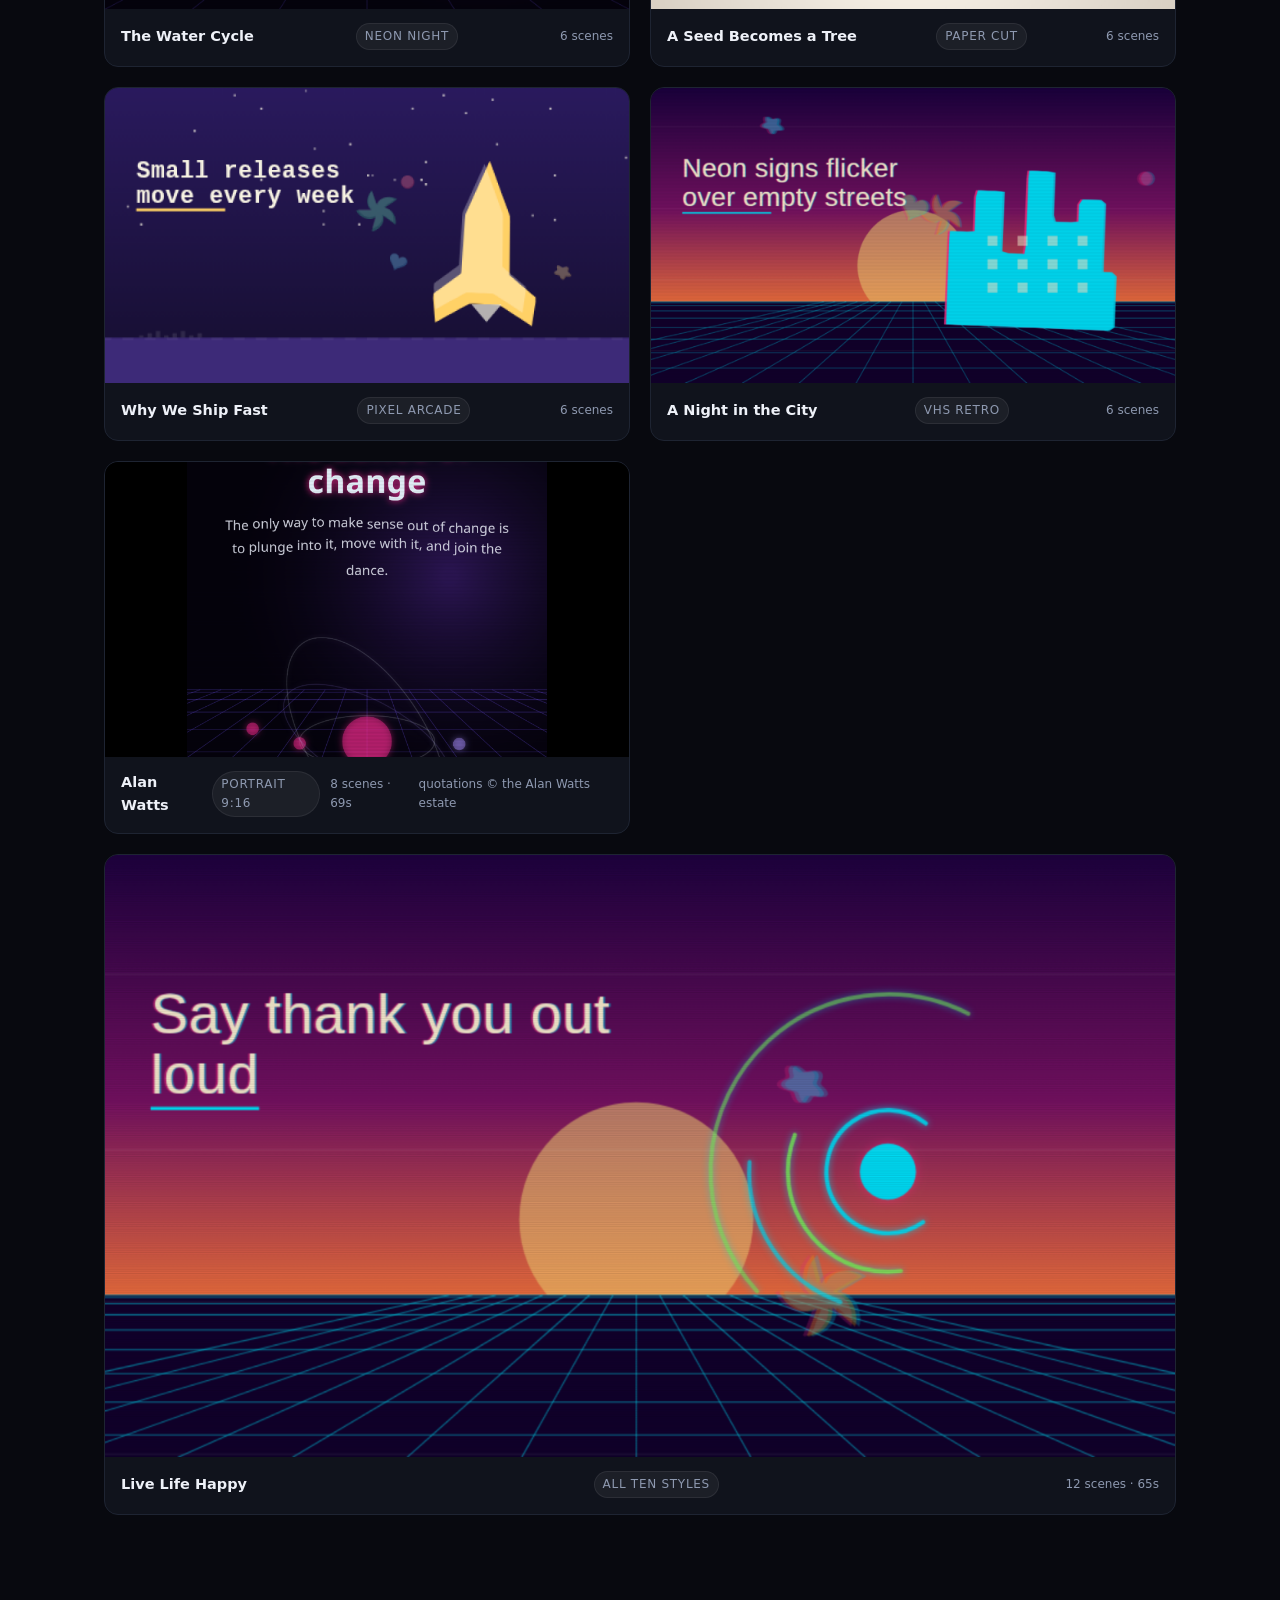
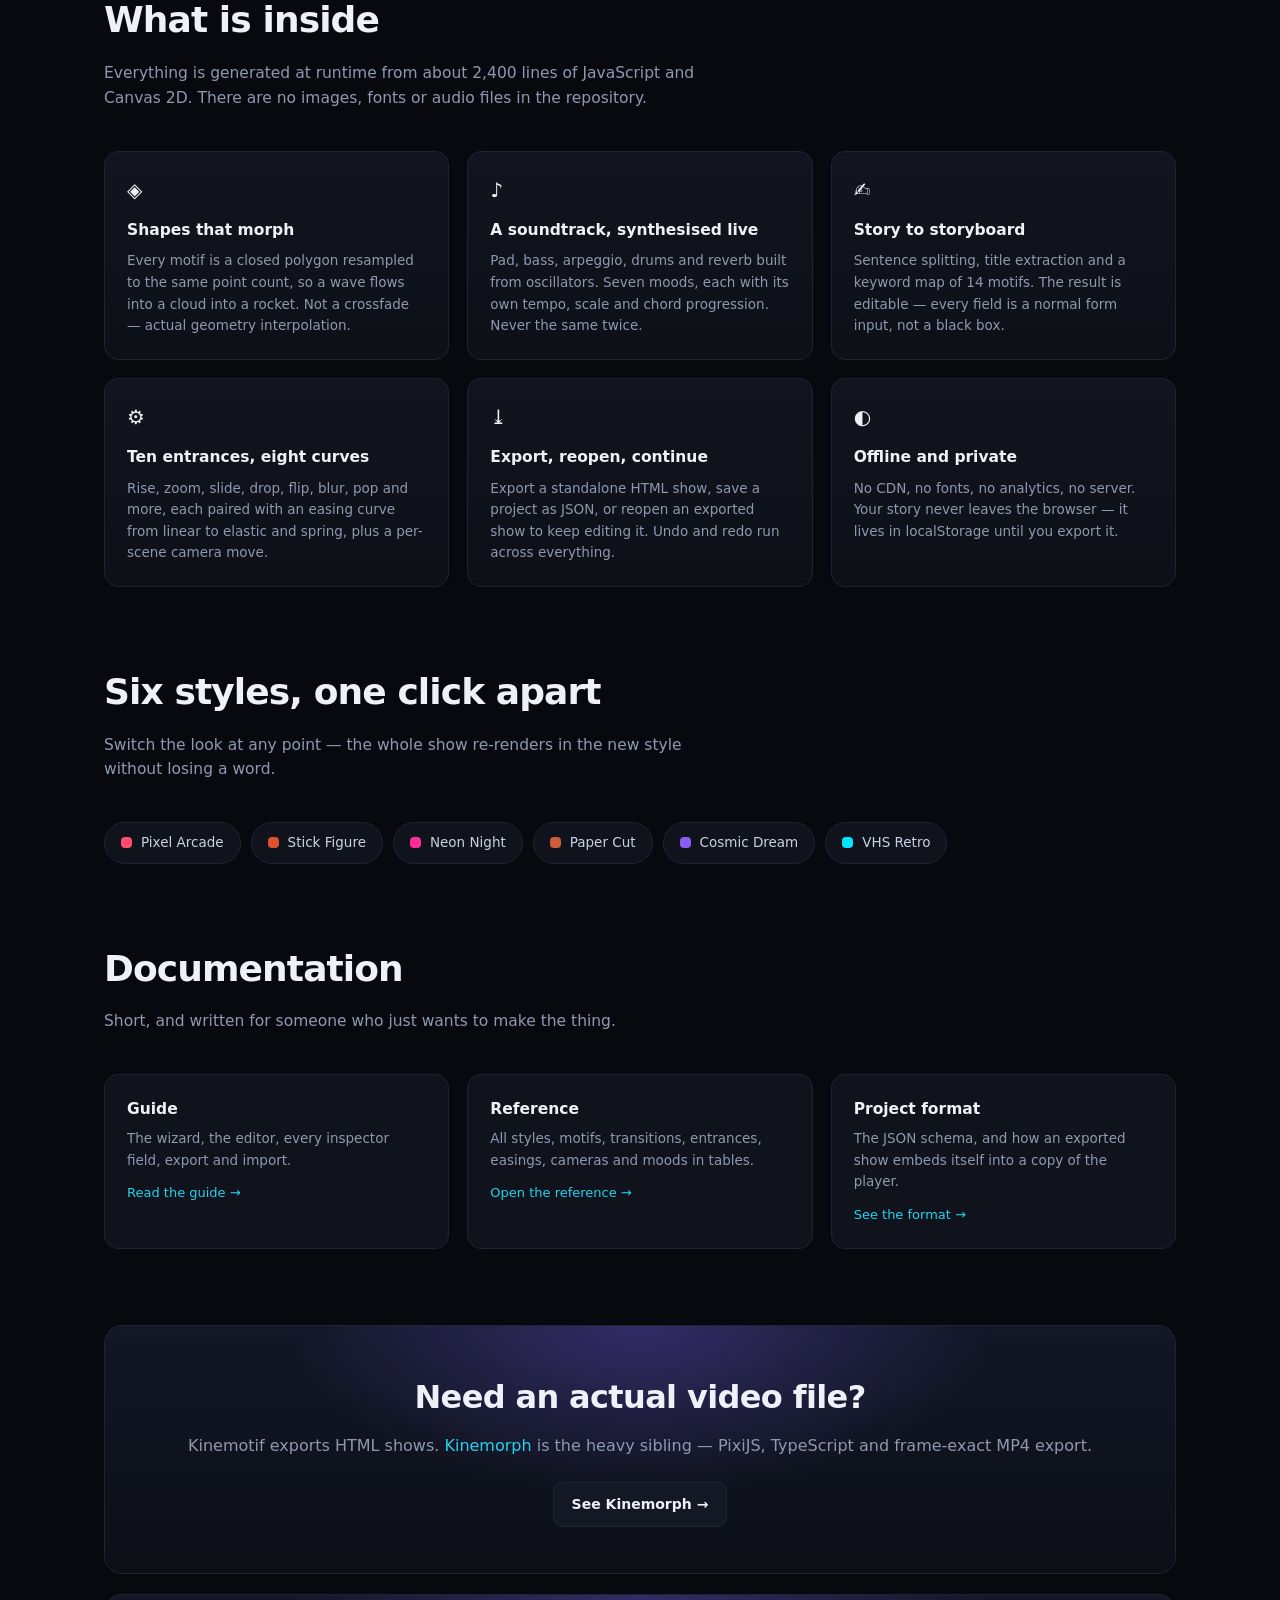
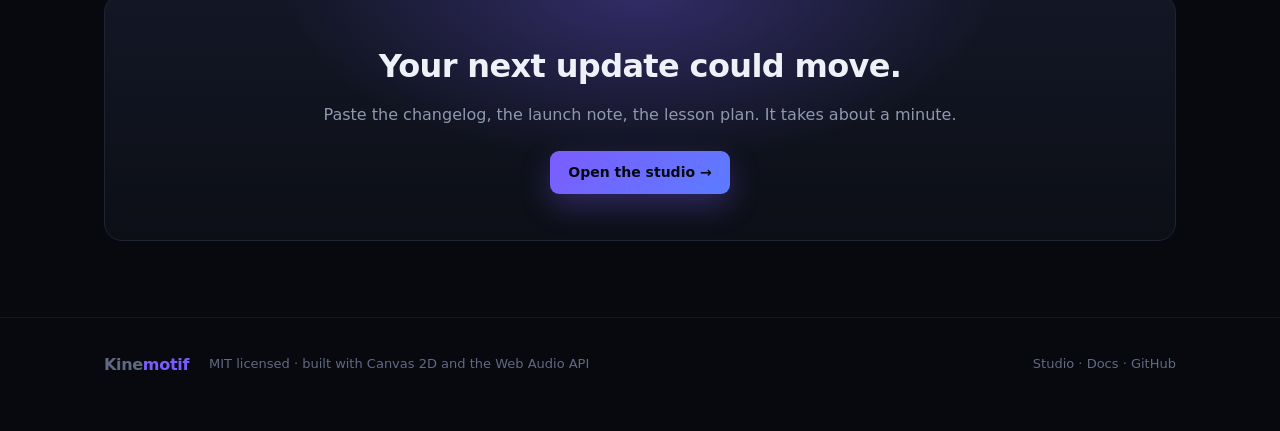
==== commit 76b1864d: "fix(a11y): the accent takes a dark ink, scoped to the accent #5b7cff carries white at 3.64:1 and the" ====
--- a/index.html
+++ b/index.html
@@ -202,6 +202,10 @@
     .hero-grid { gap: 32px; }
   }
 </style>
+<style>
+/* ---- a11y: the accent #5b7cff takes a dark ink (3.64 -> 5.2:1) ------------ */
+button,a.btn.primary{color:#06080f!important}   /* clears both gradient stops: 4.6 and 5.5 */
+</style>
 </head>
 <body>
 
